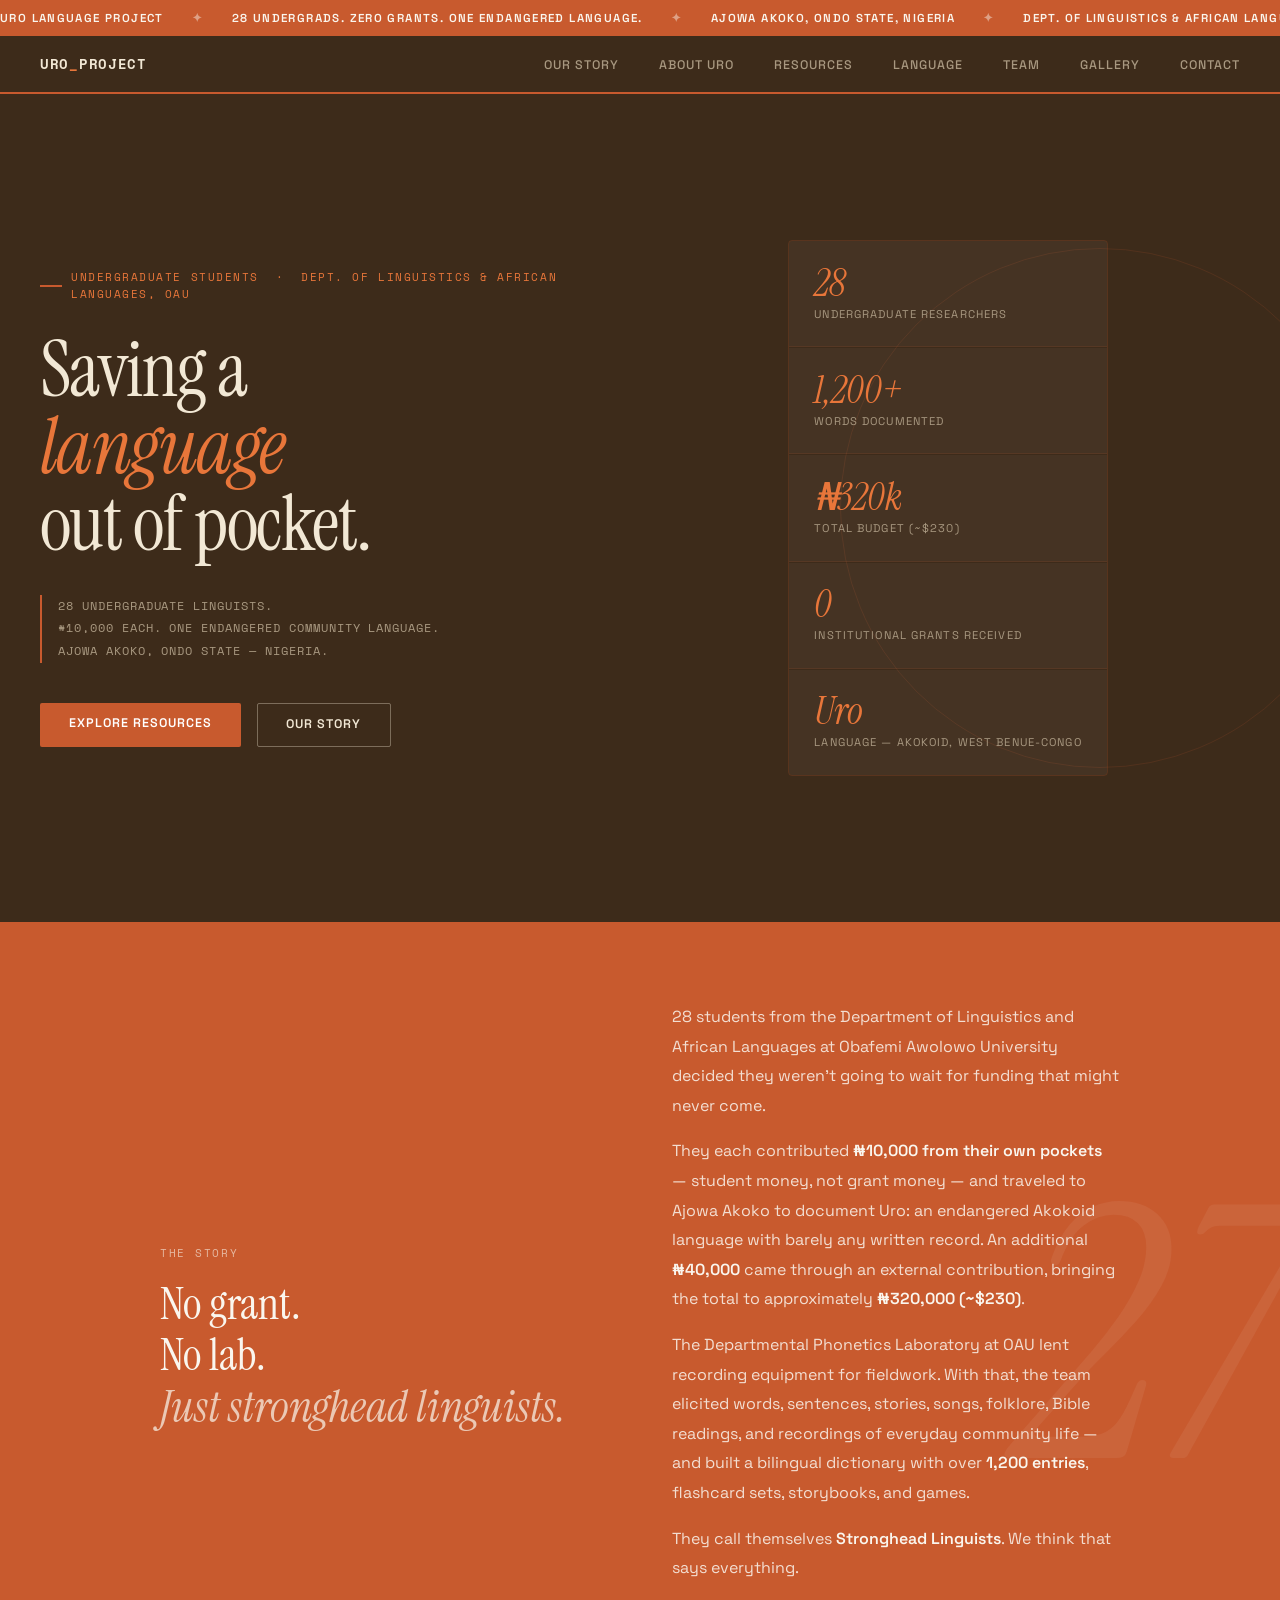
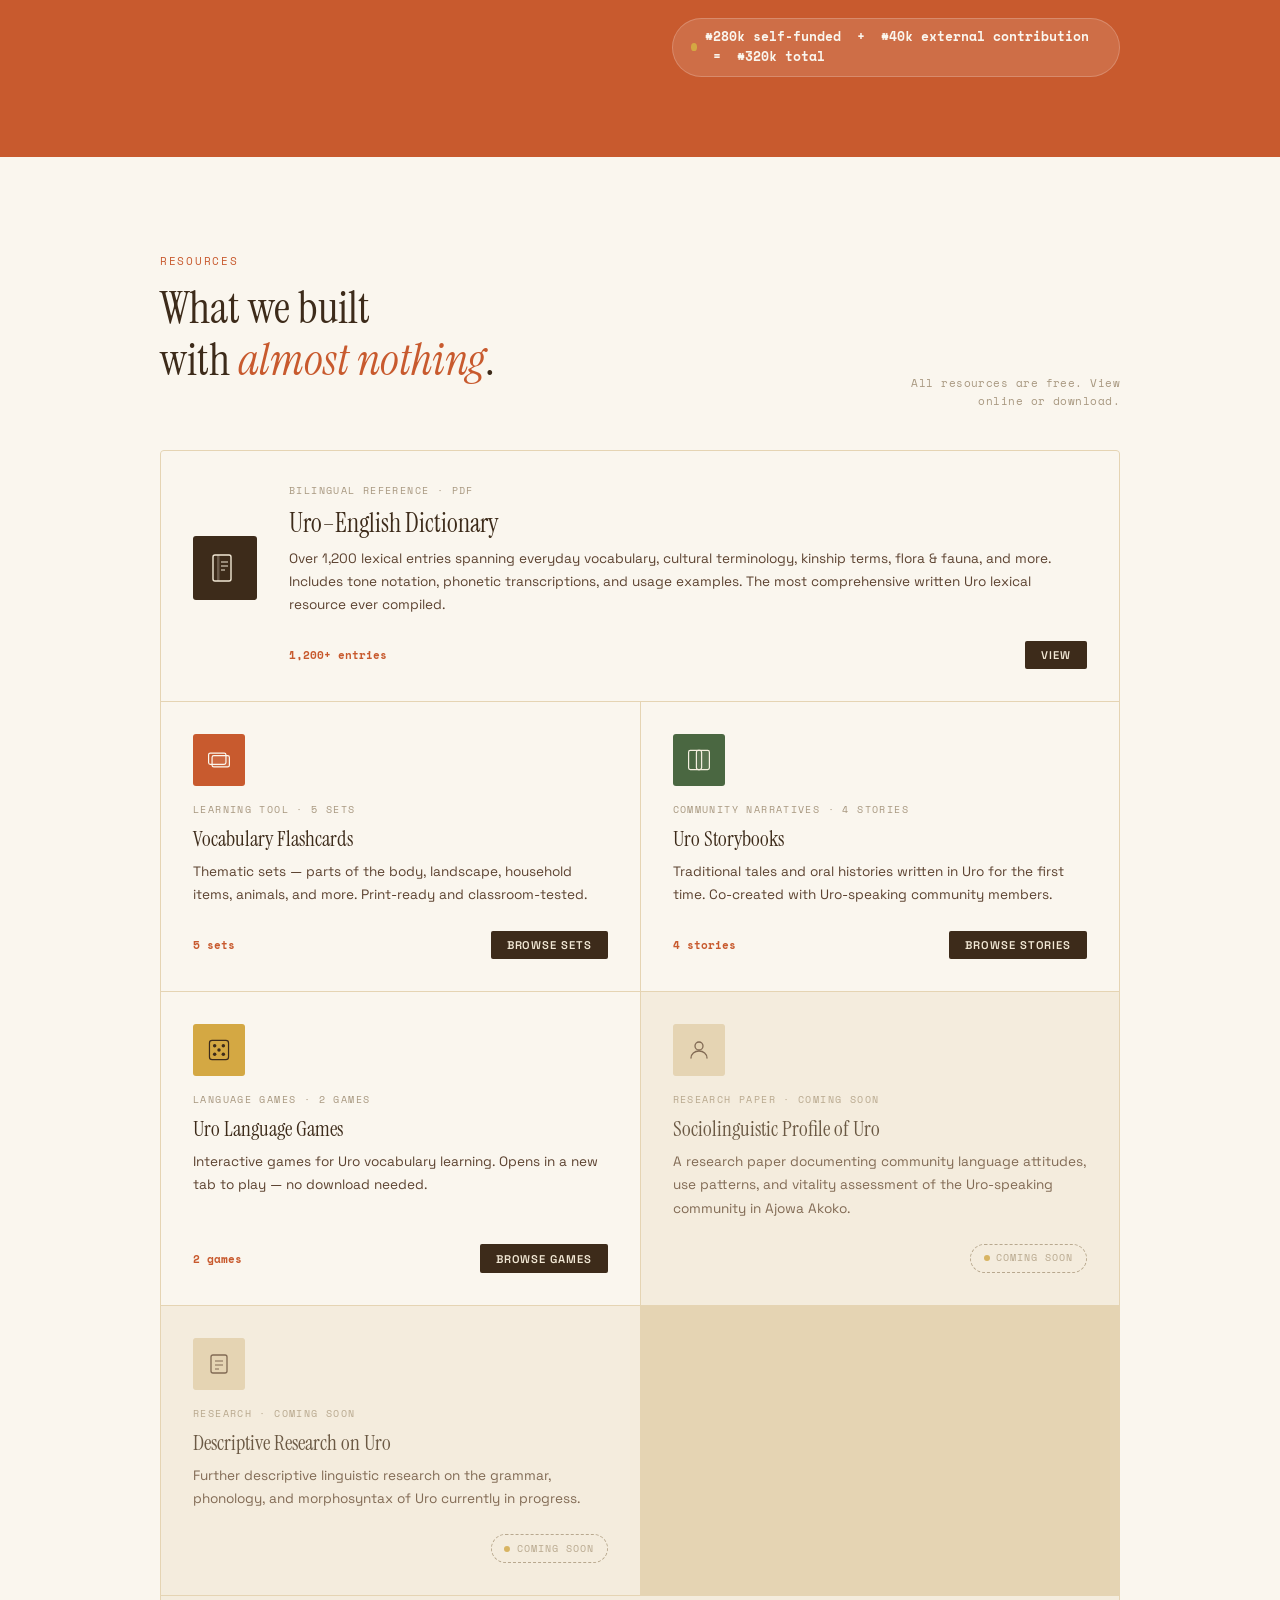
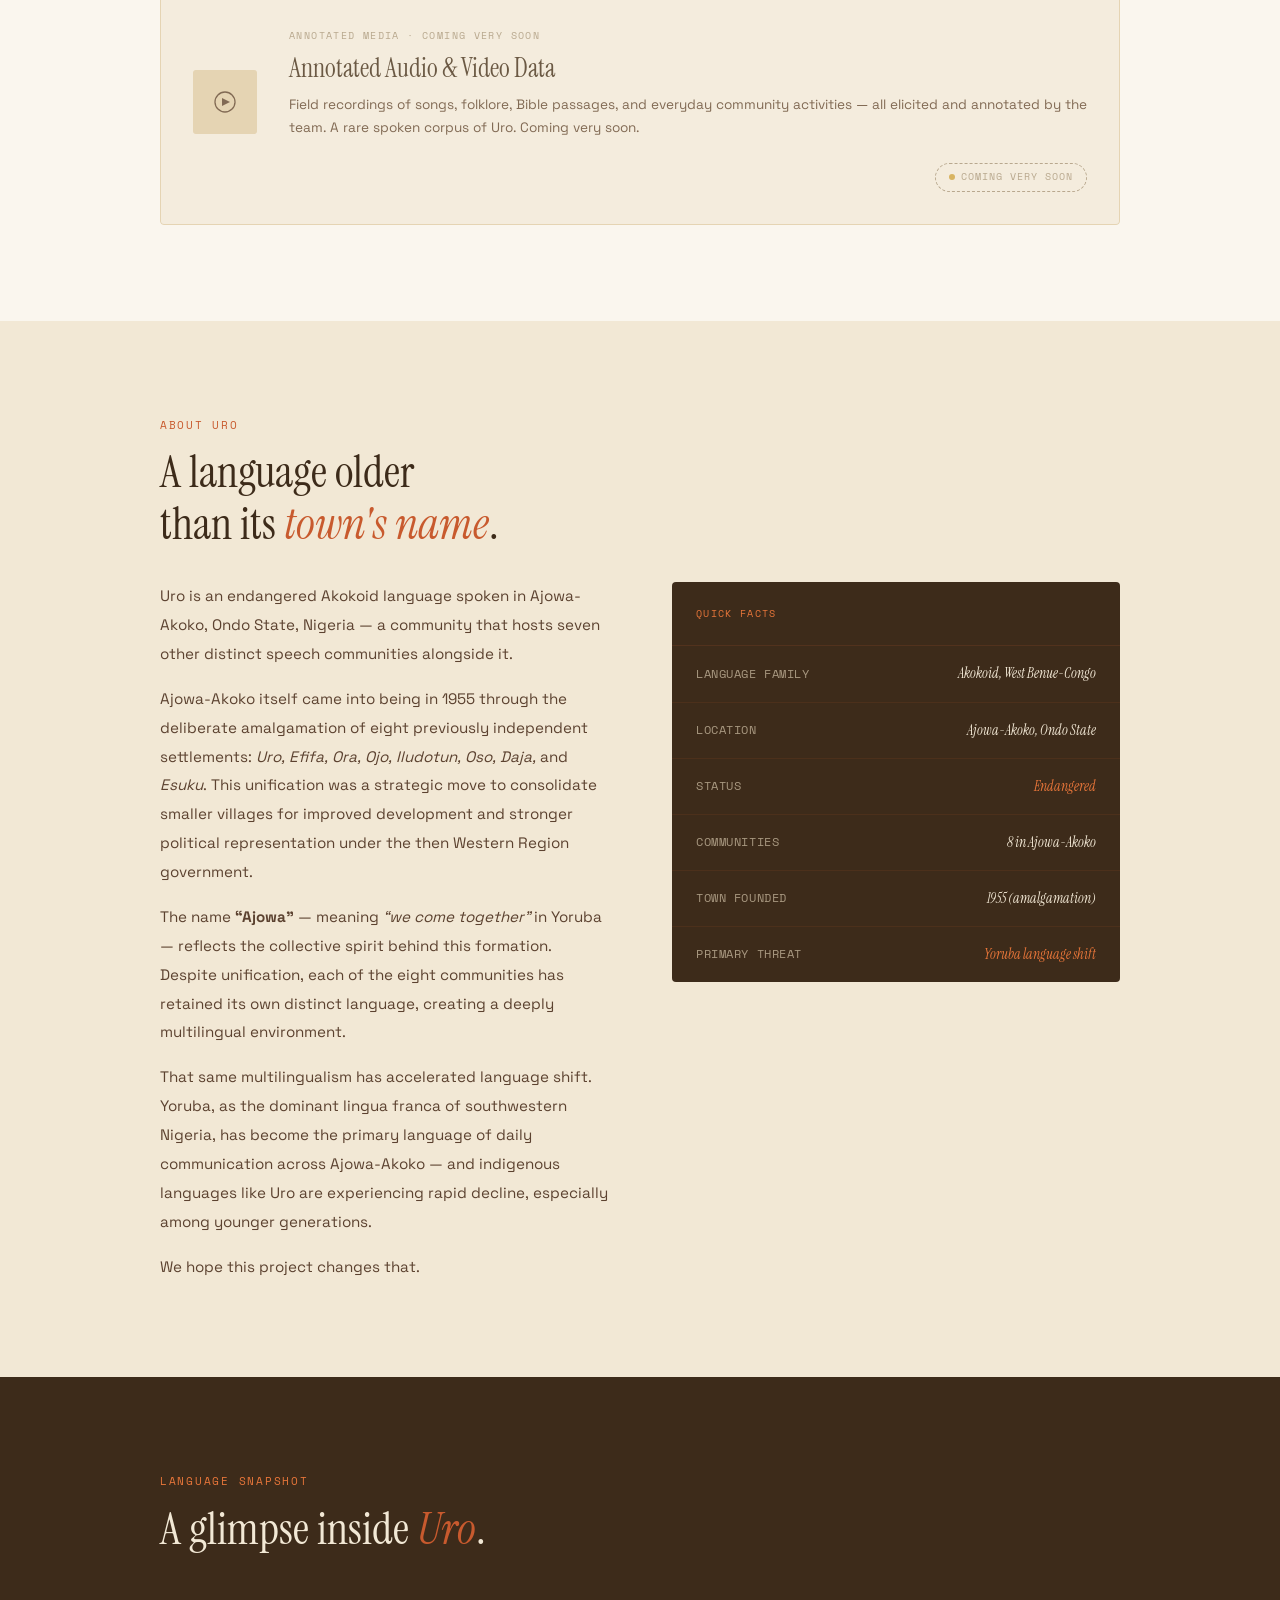
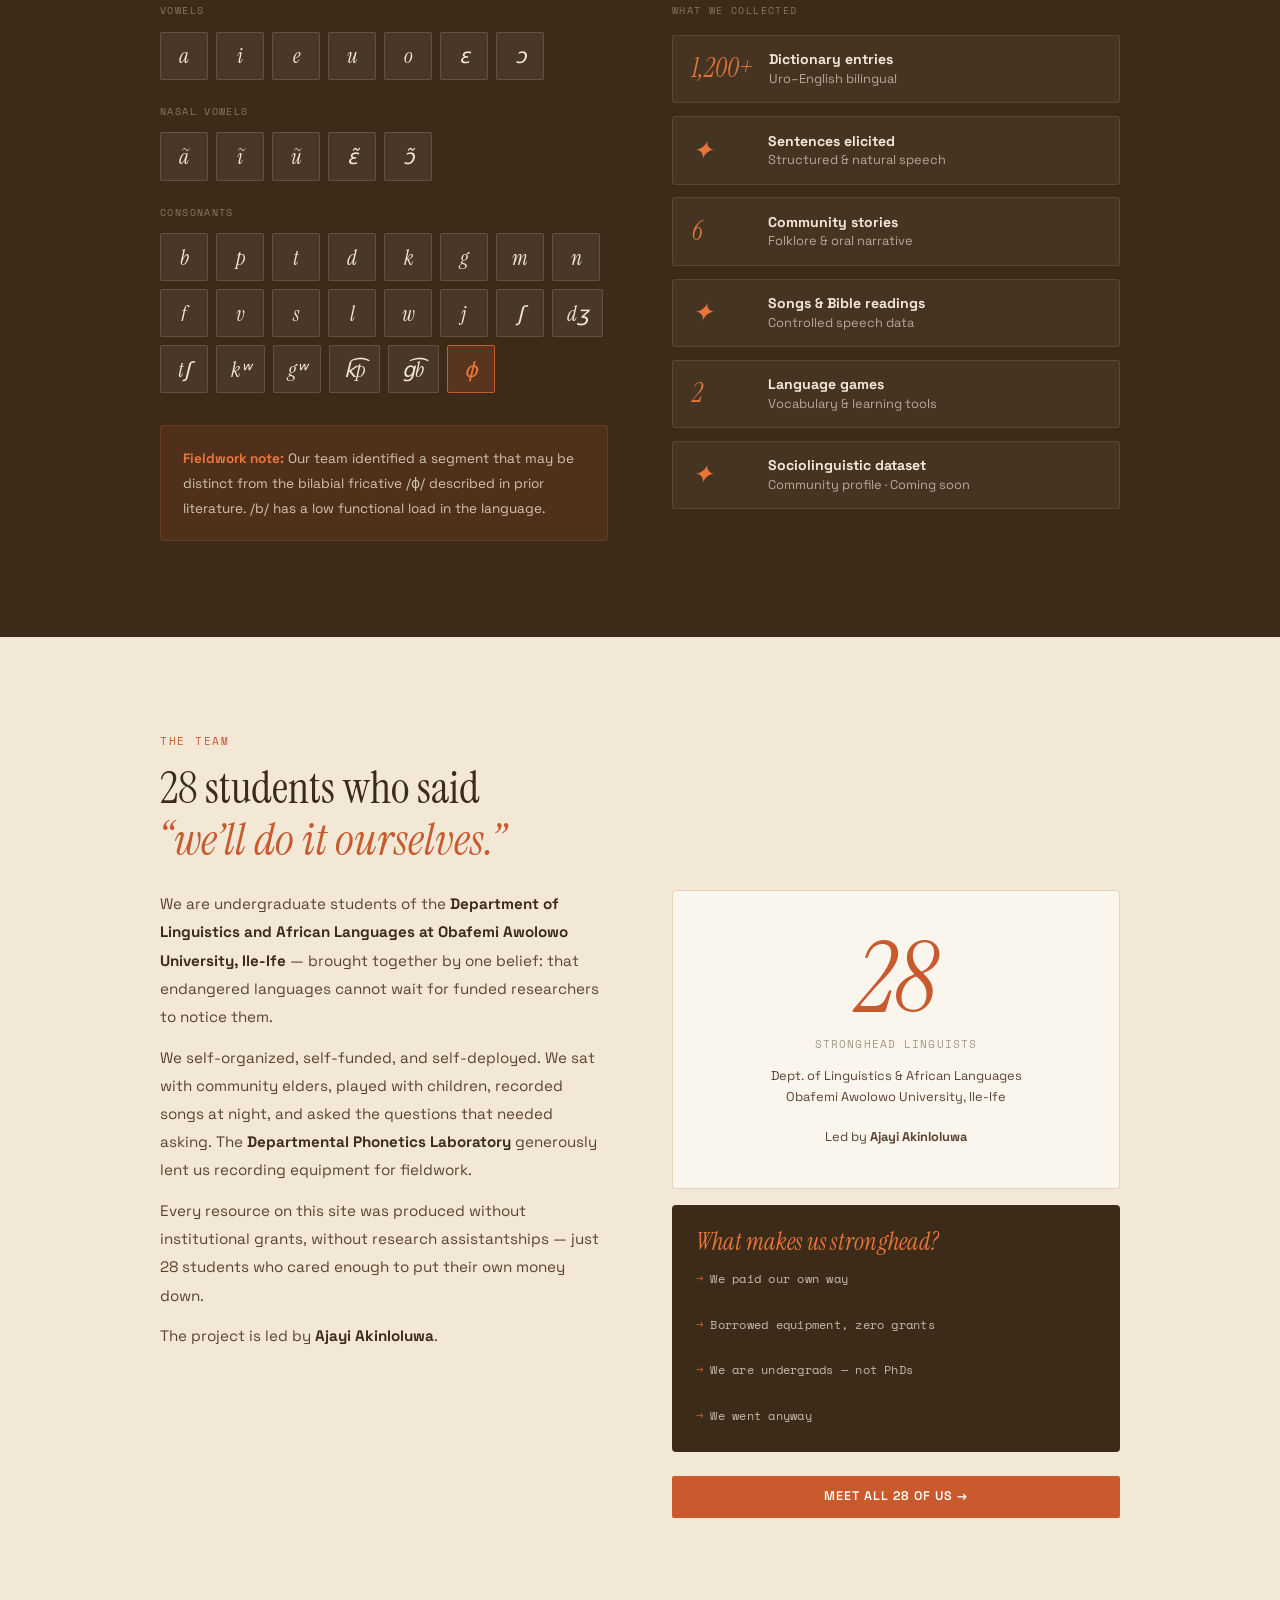
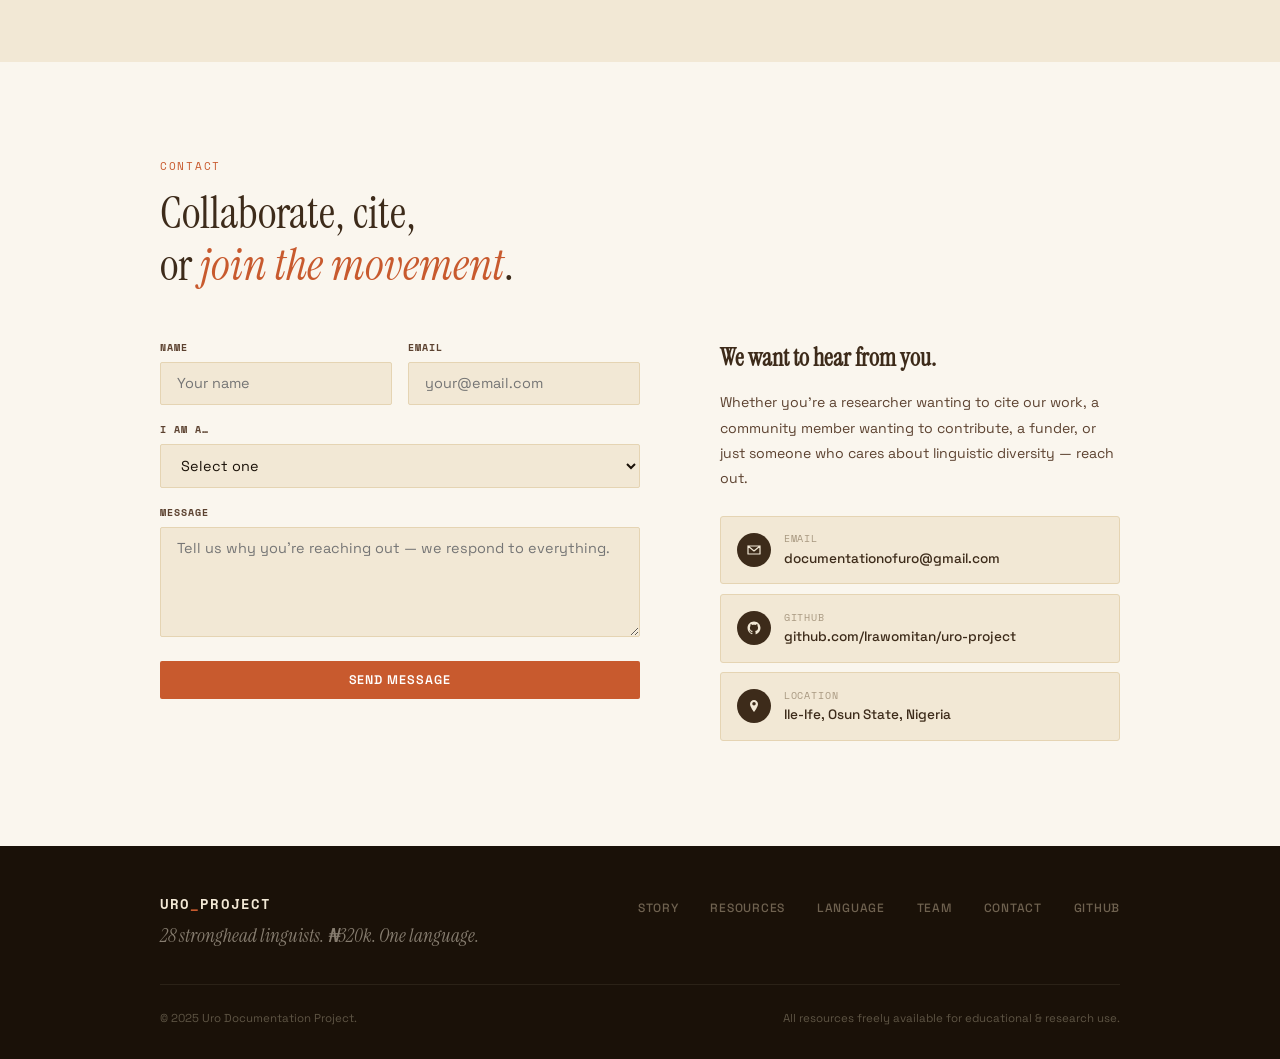
==== index.html @ 5eacba8c "Full site with all resources" ====
<!DOCTYPE html>
<html lang="en">
<head>
  <meta charset="UTF-8" />
  <meta name="viewport" content="width=device-width, initial-scale=1.0" />
  <title>Uro Language Documentation Project</title>
  <meta name="description" content="28 undergraduate linguists. No funding. One endangered language. The Uro Documentation Project — Dept. of Linguistics & African Languages, Obafemi Awolowo University." />
  <link rel="stylesheet" href="css/style.css" />
  <link rel="icon" href="data:image/svg+xml,<svg xmlns='http://www.w3.org/2000/svg' viewBox='0 0 100 100'><text y='.9em' font-size='90'>🌿</text></svg>" />
  <script src="https://identity.netlify.com/v1/netlify-identity-widget.js"></script>
</head>
<body>

<div class="ticker" aria-hidden="true">
  <span class="ticker-inner">
    URO LANGUAGE PROJECT <span class="ticker-sep">✦</span> 28 UNDERGRADS. ZERO GRANTS. ONE ENDANGERED LANGUAGE. <span class="ticker-sep">✦</span> AJOWA AKOKO, ONDO STATE, NIGERIA <span class="ticker-sep">✦</span> DEPT. OF LINGUISTICS &amp; AFRICAN LANGUAGES · OAU ILE-IFE <span class="ticker-sep">✦</span> 1,200+ WORDS DOCUMENTED <span class="ticker-sep">✦</span> STRONGHEAD LINGUISTS <span class="ticker-sep">✦</span> URO LANGUAGE PROJECT <span class="ticker-sep">✦</span> 28 UNDERGRADS. ZERO GRANTS. ONE ENDANGERED LANGUAGE. <span class="ticker-sep">✦</span> AJOWA AKOKO, ONDO STATE, NIGERIA <span class="ticker-sep">✦</span> DEPT. OF LINGUISTICS &amp; AFRICAN LANGUAGES · OAU ILE-IFE <span class="ticker-sep">✦</span> 1,200+ WORDS DOCUMENTED <span class="ticker-sep">✦</span> STRONGHEAD LINGUISTS <span class="ticker-sep">✦</span>
  </span>
</div>

<nav>
  <a href="#" class="nav-brand">URO<span>_</span>PROJECT</a>
  <button class="nav-toggle" aria-label="Toggle menu">&#9776;</button>
  <ul class="nav-links">
    <li><a href="#story">Our Story</a></li>
    <li><a href="#about-uro">About Uro</a></li>
    <li><a href="#resources">Resources</a></li>
    <li><a href="#language">Language</a></li>
    <li><a href="team.html">Team</a></li>
    <li><a href="gallery.html">Gallery</a></li>
    <li><a href="#contact">Contact</a></li>
  </ul>
</nav>

<header class="hero">
  <div class="hero-left">
    <div class="hero-eyebrow">Undergraduate students &nbsp;&middot;&nbsp; Dept. of Linguistics &amp; African Languages, OAU</div>
    <h1>Saving a<br><span class="line2">language</span><span class="line3">out of pocket.</span></h1>
    <div class="hero-tagline">28 undergraduate linguists.<br>&#8358;10,000 each. One endangered community language.<br>Ajowa Akoko, Ondo State &mdash; Nigeria.</div>
    <div class="hero-cta">
      <a href="#resources" class="btn btn-fire">Explore Resources</a>
      <a href="#story" class="btn btn-ghost">Our Story</a>
    </div>
  </div>
  <div class="hero-right">
    <div class="hero-stat"><span class="hs-num">28</span><div class="hs-label">Undergraduate researchers</div></div>
    <div class="hero-stat"><span class="hs-num">1,200+</span><div class="hs-label">Words documented</div></div>
    <div class="hero-stat"><span class="hs-num">&#8358;320k</span><div class="hs-label">Total budget (~$230)</div></div>
    <div class="hero-stat"><span class="hs-num">0</span><div class="hs-label">Institutional grants received</div></div>
    <div class="hero-stat"><span class="hs-num">Uro</span><div class="hs-label">Language &mdash; Akokoid, West Benue-Congo</div></div>
  </div>
</header>

<section id="story" class="story-banner">
  <div class="story-inner">
    <div>
      <div class="story-label">The Story</div>
      <h2 class="story-title">No grant.<br>No lab.<br><em>Just stronghead linguists.</em></h2>
    </div>
    <div>
      <div class="story-body">
        <p>28 students from the Department of Linguistics and African Languages at Obafemi Awolowo University decided they weren&rsquo;t going to wait for funding that might never come.</p>
        <p>They each contributed <strong>&#8358;10,000 from their own pockets</strong> &mdash; student money, not grant money &mdash; and traveled to Ajowa Akoko to document Uro: an endangered Akokoid language with barely any written record. An additional <strong>&#8358;40,000</strong> came through an external contribution, bringing the total to approximately <strong>&#8358;320,000 (~$230)</strong>.</p>
        <p>The Departmental Phonetics Laboratory at OAU lent recording equipment for fieldwork. With that, the team elicited words, sentences, stories, songs, folklore, Bible readings, and recordings of everyday community life &mdash; and built a bilingual dictionary with over <strong>1,200 entries</strong>, flashcard sets, storybooks, and games.</p>
        <p>They call themselves <strong>Stronghead Linguists</strong>. We think that says everything.</p>
      </div>
      <div class="budget-pill">
        <div class="budget-dot"></div>
        &#8358;280k self-funded &nbsp;+&nbsp; &#8358;40k external contribution &nbsp;=&nbsp; &#8358;320k total
      </div>
    </div>
  </div>
</section>

<section id="resources">
  <div class="section-inner">
    <div class="resources-header reveal">
      <div>
        <p class="section-label">Resources</p>
        <h2 class="section-title">What we built<br>with <em>almost nothing</em>.</h2>
      </div>
      <div class="res-note">All resources are free. View online or download.</div>
    </div>
    <div class="resources-grid">

      <!-- DICTIONARY — featured -->
      <div class="resource-card featured reveal">
        <div class="rc-icon bark" style="width:64px;height:64px;">
          <svg width="30" height="30" viewBox="0 0 30 30" fill="none"><rect x="3" y="2" width="18" height="26" rx="2" stroke="#F2E8D5" stroke-width="1.4"/><rect x="7" y="2" width="2.5" height="26" fill="rgba(242,232,213,0.25)"/><line x1="11" y1="9" x2="18" y2="9" stroke="#F2E8D5" stroke-width="1"/><line x1="11" y1="13" x2="18" y2="13" stroke="#F2E8D5" stroke-width="1"/><line x1="11" y1="17" x2="15" y2="17" stroke="#F2E8D5" stroke-width="1"/></svg>
        </div>
        <div>
          <div class="rc-type">Bilingual Reference &middot; PDF</div>
          <div class="rc-title">Uro&ndash;English Dictionary</div>
          <div class="rc-body">Over 1,200 lexical entries spanning everyday vocabulary, cultural terminology, kinship terms, flora &amp; fauna, and more. Includes tone notation, phonetic transcriptions, and usage examples. The most comprehensive written Uro lexical resource ever compiled.</div>
          <div class="rc-footer">
            <div class="rc-count">1,200+ entries</div>
            <button class="rc-view view-pdf-btn" data-src="/uploads/resources/uro-english-dictionary.pdf" data-title="Uro–English Dictionary">View</button>
          </div>
        </div>
      </div>

      <!-- FLASHCARDS -->
      <div class="resource-card reveal">
        <div class="rc-icon clay">
          <svg width="26" height="26" viewBox="0 0 30 30" fill="none"><rect x="3" y="7" width="20" height="13" rx="2" stroke="#FBF7EE" stroke-width="1.4"/><rect x="7" y="10" width="20" height="13" rx="2" stroke="#FBF7EE" stroke-width="1.4" fill="rgba(251,247,238,0.1)"/></svg>
        </div>
        <div class="rc-type">Learning Tool &middot; 5 sets</div>
        <div class="rc-title">Vocabulary Flashcards</div>
        <div class="rc-body">Thematic sets — parts of the body, landscape, household items, animals, and more. Print-ready and classroom-tested.</div>
        <div class="rc-footer">
          <div class="rc-count" id="fc-count">5 sets</div>
          <button class="rc-view" id="fc-btn">Browse Sets</button>
        </div>
      </div>

      <!-- STORIES -->
      <div class="resource-card reveal">
        <div class="rc-icon moss">
          <svg width="26" height="26" viewBox="0 0 30 30" fill="none"><rect x="3" y="4" width="15" height="22" rx="2" stroke="#F5EFE0" stroke-width="1.4"/><rect x="12" y="4" width="15" height="22" rx="2" stroke="#F5EFE0" stroke-width="1.4" fill="rgba(245,239,224,0.1)"/></svg>
        </div>
        <div class="rc-type">Community Narratives &middot; 4 stories</div>
        <div class="rc-title">Uro Storybooks</div>
        <div class="rc-body">Traditional tales and oral histories written in Uro for the first time. Co-created with Uro-speaking community members.</div>
        <div class="rc-footer">
          <div class="rc-count" id="st-count">4 stories</div>
          <button class="rc-view" id="st-btn">Browse Stories</button>
        </div>
      </div>

      <!-- GAMES -->
      <div class="resource-card reveal">
        <div class="rc-icon gold-bg">
          <svg width="26" height="26" viewBox="0 0 30 30" fill="none"><rect x="4" y="4" width="22" height="22" rx="3" stroke="#3D2B1A" stroke-width="1.4"/><circle cx="10" cy="10" r="2" fill="#3D2B1A"/><circle cx="20" cy="10" r="2" fill="#3D2B1A"/><circle cx="15" cy="15" r="2" fill="#3D2B1A"/><circle cx="10" cy="20" r="2" fill="#3D2B1A"/><circle cx="20" cy="20" r="2" fill="#3D2B1A"/></svg>
        </div>
        <div class="rc-type">Language Games &middot; 2 games</div>
        <div class="rc-title">Uro Language Games</div>
        <div class="rc-body">Interactive games for Uro vocabulary learning. Opens in a new tab to play &mdash; no download needed.</div>
        <div class="rc-footer">
          <div class="rc-count">2 games</div>
          <button class="rc-view" id="gm-btn">Browse Games</button>
        </div>
      </div>

      <!-- SOCIOLINGUISTIC PROFILE — coming soon -->
      <div class="resource-card reveal" style="opacity:0.72;">
        <div class="rc-icon" style="background:var(--sand2);width:52px;height:52px;">
          <svg width="24" height="24" viewBox="0 0 24 24" fill="none"><circle cx="12" cy="8" r="4" stroke="var(--bark2)" stroke-width="1.3"/><path d="M4 20c0-4 3.6-7 8-7s8 3 8 7" stroke="var(--bark2)" stroke-width="1.3" stroke-linecap="round"/></svg>
        </div>
        <div class="rc-type">Research Paper &middot; Coming soon</div>
        <div class="rc-title">Sociolinguistic Profile of Uro</div>
        <div class="rc-body">A research paper documenting community language attitudes, use patterns, and vitality assessment of the Uro-speaking community in Ajowa Akoko.</div>
        <div class="rc-footer"><div></div><span class="coming-soon-badge"><div class="cs-dot"></div> Coming soon</span></div>
      </div>

      <!-- DESCRIPTIVE RESEARCH — coming soon -->
      <div class="resource-card reveal" style="opacity:0.72;">
        <div class="rc-icon" style="background:var(--sand2);width:52px;height:52px;">
          <svg width="24" height="24" viewBox="0 0 24 24" fill="none"><rect x="4" y="3" width="16" height="18" rx="2" stroke="var(--bark2)" stroke-width="1.3"/><line x1="8" y1="9" x2="16" y2="9" stroke="var(--bark2)" stroke-width="1"/><line x1="8" y1="13" x2="16" y2="13" stroke="var(--bark2)" stroke-width="1"/><line x1="8" y1="17" x2="12" y2="17" stroke="var(--bark2)" stroke-width="1"/></svg>
        </div>
        <div class="rc-type">Research &middot; Coming soon</div>
        <div class="rc-title">Descriptive Research on Uro</div>
        <div class="rc-body">Further descriptive linguistic research on the grammar, phonology, and morphosyntax of Uro currently in progress.</div>
        <div class="rc-footer"><div></div><span class="coming-soon-badge"><div class="cs-dot"></div> Coming soon</span></div>
      </div>

      <!-- ANNOTATED AUDIO/VIDEO — coming soon, full width -->
      <div class="resource-card featured reveal" style="opacity:0.72;">
        <div class="rc-icon" style="background:var(--sand2);width:64px;height:64px;flex-shrink:0;">
          <svg width="28" height="28" viewBox="0 0 28 28" fill="none"><circle cx="14" cy="14" r="10" stroke="var(--bark2)" stroke-width="1.3"/><path d="M11 10l8 4-8 4V10z" fill="var(--bark2)"/></svg>
        </div>
        <div>
          <div class="rc-type">Annotated Media &middot; Coming very soon</div>
          <div class="rc-title">Annotated Audio &amp; Video Data</div>
          <div class="rc-body">Field recordings of songs, folklore, Bible passages, and everyday community activities &mdash; all elicited and annotated by the team. A rare spoken corpus of Uro. Coming very soon.</div>
          <div class="rc-footer"><div></div><span class="coming-soon-badge"><div class="cs-dot"></div> Coming very soon</span></div>
        </div>
      </div>

    </div>
  </div>
</section>

<!-- LANGUAGE OVERVIEW -->
<section id="about-uro" style="background:var(--sand);">
  <div class="section-inner">
    <p class="section-label reveal">About Uro</p>
    <h2 class="section-title reveal">A language older<br>than its <em>town's name</em>.</h2>
    <div class="about-uro-grid">
      <div class="reveal" style="font-size:0.95rem;color:var(--bark2);line-height:1.9;">
        <p style="margin-bottom:1rem;">Uro is an endangered Akokoid language spoken in Ajowa-Akoko, Ondo State, Nigeria &mdash; a community that hosts seven other distinct speech communities alongside it.</p>
        <p style="margin-bottom:1rem;">Ajowa-Akoko itself came into being in 1955 through the deliberate amalgamation of eight previously independent settlements: <em>Uro, Efifa, Ora, Ojo, Iludotun, Oso, Daja,</em> and <em>Esuku</em>. This unification was a strategic move to consolidate smaller villages for improved development and stronger political representation under the then Western Region government.</p>
        <p style="margin-bottom:1rem;">The name <strong>&ldquo;Ajowa&rdquo;</strong> &mdash; meaning <em>&ldquo;we come together&rdquo;</em> in Yoruba &mdash; reflects the collective spirit behind this formation. Despite unification, each of the eight communities has retained its own distinct language, creating a deeply multilingual environment.</p>
        <p style="margin-bottom:1rem;">That same multilingualism has accelerated language shift. Yoruba, as the dominant lingua franca of southwestern Nigeria, has become the primary language of daily communication across Ajowa-Akoko &mdash; and indigenous languages like Uro are experiencing rapid decline, especially among younger generations.</p>
        <p>We hope this project changes that.</p>
      </div>
      <div class="reveal">
        <div style="background:var(--bark);border-radius:4px;overflow:hidden;">
          <div style="padding:1.5rem 1.5rem 1rem;">
            <div style="font-family:var(--mono);font-size:0.6rem;letter-spacing:0.14em;text-transform:uppercase;color:var(--clay2);margin-bottom:0.5rem;">Quick facts</div>
          </div>
          <div style="border-top:1px solid rgba(200,90,46,0.15);">
            <div style="display:flex;justify-content:space-between;align-items:center;padding:1rem 1.5rem;border-bottom:1px solid rgba(200,90,46,0.1);gap:1rem;">
              <span style="font-size:0.72rem;color:var(--mist);font-family:var(--mono);letter-spacing:0.05em;text-transform:uppercase;flex-shrink:0;">Language family</span>
              <span style="font-family:var(--serif);font-style:italic;color:var(--sand);font-size:0.9rem;text-align:right;">Akokoid, West Benue-Congo</span>
            </div>
            <div style="display:flex;justify-content:space-between;align-items:center;padding:1rem 1.5rem;border-bottom:1px solid rgba(200,90,46,0.1);gap:1rem;">
              <span style="font-size:0.72rem;color:var(--mist);font-family:var(--mono);letter-spacing:0.05em;text-transform:uppercase;flex-shrink:0;">Location</span>
              <span style="font-family:var(--serif);font-style:italic;color:var(--sand);font-size:0.9rem;text-align:right;">Ajowa-Akoko, Ondo State</span>
            </div>
            <div style="display:flex;justify-content:space-between;align-items:center;padding:1rem 1.5rem;border-bottom:1px solid rgba(200,90,46,0.1);gap:1rem;">
              <span style="font-size:0.72rem;color:var(--mist);font-family:var(--mono);letter-spacing:0.05em;text-transform:uppercase;flex-shrink:0;">Status</span>
              <span style="font-family:var(--serif);font-style:italic;color:var(--clay2);font-size:0.9rem;text-align:right;">Endangered</span>
            </div>
            <div style="display:flex;justify-content:space-between;align-items:center;padding:1rem 1.5rem;border-bottom:1px solid rgba(200,90,46,0.1);gap:1rem;">
              <span style="font-size:0.72rem;color:var(--mist);font-family:var(--mono);letter-spacing:0.05em;text-transform:uppercase;flex-shrink:0;">Communities</span>
              <span style="font-family:var(--serif);font-style:italic;color:var(--sand);font-size:0.9rem;text-align:right;">8 in Ajowa-Akoko</span>
            </div>
            <div style="display:flex;justify-content:space-between;align-items:center;padding:1rem 1.5rem;border-bottom:1px solid rgba(200,90,46,0.1);gap:1rem;">
              <span style="font-size:0.72rem;color:var(--mist);font-family:var(--mono);letter-spacing:0.05em;text-transform:uppercase;flex-shrink:0;">Town founded</span>
              <span style="font-family:var(--serif);font-style:italic;color:var(--sand);font-size:0.9rem;text-align:right;">1955 (amalgamation)</span>
            </div>
            <div style="display:flex;justify-content:space-between;align-items:center;padding:1rem 1.5rem;gap:1rem;">
              <span style="font-size:0.72rem;color:var(--mist);font-family:var(--mono);letter-spacing:0.05em;text-transform:uppercase;flex-shrink:0;">Primary threat</span>
              <span style="font-family:var(--serif);font-style:italic;color:var(--clay2);font-size:0.9rem;text-align:right;">Yoruba language shift</span>
            </div>
          </div>
        </div>
      </div>
    </div>
  </div>
</section>

<section id="language">
  <div class="section-inner">
    <p class="section-label reveal">Language Snapshot</p>
    <h2 class="section-title reveal">A glimpse inside <em>Uro</em>.</h2>
    <div class="lang-grid">
      <div class="reveal">
        <div class="phoneme-label">Vowels</div>
        <div class="phoneme-grid">
          <div class="phoneme-chip">a</div><div class="phoneme-chip">i</div><div class="phoneme-chip">e</div><div class="phoneme-chip">u</div><div class="phoneme-chip">o</div><div class="phoneme-chip">&#x25B;</div><div class="phoneme-chip">&#x254;</div>
        </div>
        <div class="phoneme-label">Nasal vowels</div>
        <div class="phoneme-grid">
          <div class="phoneme-chip">&#xe3;</div><div class="phoneme-chip">&#x129;</div><div class="phoneme-chip">&#x169;</div><div class="phoneme-chip">&#x25B;&#x303;</div><div class="phoneme-chip">&#x254;&#x303;</div>
        </div>
        <div class="phoneme-label">Consonants</div>
        <div class="phoneme-grid">
          <div class="phoneme-chip">b</div><div class="phoneme-chip">p</div><div class="phoneme-chip">t</div><div class="phoneme-chip">d</div><div class="phoneme-chip">k</div><div class="phoneme-chip">g</div><div class="phoneme-chip">m</div><div class="phoneme-chip">n</div><div class="phoneme-chip">f</div><div class="phoneme-chip">v</div><div class="phoneme-chip">s</div><div class="phoneme-chip">l</div><div class="phoneme-chip">w</div><div class="phoneme-chip">j</div><div class="phoneme-chip">&#x283;</div><div class="phoneme-chip">d&#x292;</div><div class="phoneme-chip">t&#x283;</div><div class="phoneme-chip">k&#x2B7;</div><div class="phoneme-chip">g&#x2B7;</div><div class="phoneme-chip">k͡p</div><div class="phoneme-chip">g͡b</div><div class="phoneme-chip hl">&#x278;</div>
        </div>
        <div class="lang-note">
          <strong>Fieldwork note:</strong> Our team identified a segment that may be distinct from the bilabial fricative /&#x278;/ described in prior literature. /b/ has a low functional load in the language.
        </div>
      </div>
      <div class="reveal">
        <div class="phoneme-label">What we collected</div>
        <div class="data-pill-group">
          <div class="data-pill"><div class="dp-num">1,200+</div><div class="dp-label"><strong>Dictionary entries</strong>Uro&ndash;English bilingual</div></div>
          <div class="data-pill"><div class="dp-num">&#10022;</div><div class="dp-label"><strong>Sentences elicited</strong>Structured &amp; natural speech</div></div>
          <div class="data-pill"><div class="dp-num">6</div><div class="dp-label"><strong>Community stories</strong>Folklore &amp; oral narrative</div></div>
          <div class="data-pill"><div class="dp-num">&#10022;</div><div class="dp-label"><strong>Songs &amp; Bible readings</strong>Controlled speech data</div></div>
          <div class="data-pill"><div class="dp-num">2</div><div class="dp-label"><strong>Language games</strong>Vocabulary &amp; learning tools</div></div>
          <div class="data-pill"><div class="dp-num">&#10022;</div><div class="dp-label"><strong>Sociolinguistic dataset</strong>Community profile &middot; Coming soon</div></div>
        </div>
      </div>
    </div>
  </div>
</section>

<section id="team">
  <div class="section-inner">
    <p class="section-label reveal">The Team</p>
    <h2 class="section-title reveal">28 students who said<br><em>&ldquo;we&rsquo;ll do it ourselves.&rdquo;</em></h2>
    <div class="team-intro">
      <div class="team-body reveal">
        <p>We are undergraduate students of the <strong>Department of Linguistics and African Languages at Obafemi Awolowo University, Ile-Ife</strong> &mdash; brought together by one belief: that endangered languages cannot wait for funded researchers to notice them.</p>
        <p>We self-organized, self-funded, and self-deployed. We sat with community elders, played with children, recorded songs at night, and asked the questions that needed asking. The <strong>Departmental Phonetics Laboratory</strong> generously lent us recording equipment for fieldwork.</p>
        <p>Every resource on this site was produced without institutional grants, without research assistantships &mdash; just 28 students who cared enough to put their own money down.</p>
        <p>The project is led by <strong>Ajayi Akinloluwa</strong>.</p>
      </div>
      <div class="reveal">
        <div class="team-count-box">
          <span class="tc-num">28</span>
          <div class="tc-label">Stronghead Linguists</div>
          <div class="tc-sub">Dept. of Linguistics &amp; African Languages<br>Obafemi Awolowo University, Ile-Ife<br><br>Led by <strong>Ajayi Akinloluwa</strong></div>
        </div>
        <div class="stronghead-banner" style="margin-top:1rem;">
          <div class="sh-title">What makes us stronghead?</div>
          <div class="sh-item">We paid our own way</div><br>
          <div class="sh-item">Borrowed equipment, zero grants</div><br>
          <div class="sh-item">We are undergrads &mdash; not PhDs</div><br>
          <div class="sh-item">We went anyway</div>
        </div>
        <div style="margin-top:1.5rem;text-align:center;">
          <a href="team.html" class="btn btn-fire" style="width:100%;display:block;text-align:center;">Meet all 28 of us &rarr;</a>
        </div>
      </div>
    </div>
  </div>
</section>

<section id="contact">
  <div class="section-inner">
    <p class="section-label reveal">Contact</p>
    <h2 class="section-title reveal">Collaborate, cite,<br>or <em>join the movement</em>.</h2>
    <div class="contact-grid">
      <div class="reveal">
        <form id="contact-form" action="https://formspree.io/f/documentationofuro" method="POST">
          <input type="hidden" name="_replyto" value="documentationofuro@gmail.com" />
          <div class="form-row">
            <div class="form-group"><label for="name">Name</label><input type="text" id="name" name="name" placeholder="Your name" required /></div>
            <div class="form-group"><label for="email">Email</label><input type="email" id="email" name="email" placeholder="your@email.com" required /></div>
          </div>
          <div class="form-group"><label for="interest">I am a&hellip;</label>
            <select id="interest" name="interest"><option value="">Select one</option><option>Linguist / Researcher</option><option>Student</option><option>Community member / Uro speaker</option><option>Journalist / Writer</option><option>Funder / NGO / Institution</option><option>Other</option></select>
          </div>
          <div class="form-group"><label for="message">Message</label><textarea id="message" name="message" placeholder="Tell us why you're reaching out — we respond to everything." required></textarea></div>
          <button type="submit" class="btn btn-fire" style="width:100%;margin-top:0.5rem;">Send Message</button>
        </form>
      </div>
      <div class="contact-aside reveal">
        <h3>We want to hear from you.</h3>
        <p>Whether you&rsquo;re a researcher wanting to cite our work, a community member wanting to contribute, a funder, or just someone who cares about linguistic diversity &mdash; reach out.</p>
        <a href="mailto:documentationofuro@gmail.com" class="contact-link">
          <div class="cl-icon"><svg width="16" height="16" viewBox="0 0 16 16" fill="none"><path d="M2 4h12M2 4l6 5 6-5M2 4v8h12V4" stroke="#F2E8D5" stroke-width="1.2" stroke-linecap="round" stroke-linejoin="round"/></svg></div>
          <div><div class="cl-label">Email</div><div class="cl-val">documentationofuro@gmail.com</div></div>
        </a>
        <a href="https://github.com/Irawomitan/uro-project/" target="_blank" rel="noopener" class="contact-link">
          <div class="cl-icon"><svg width="16" height="16" viewBox="0 0 16 16" fill="none"><path d="M8 1.5C4.41 1.5 1.5 4.41 1.5 8c0 2.87 1.86 5.3 4.44 6.16.32.06.44-.14.44-.3v-1.06c-1.8.39-2.18-.87-2.18-.87-.3-.75-.72-.95-.72-.95-.59-.4.04-.4.04-.4.65.05 1 .67 1 .67.58 1 1.52.71 1.9.54.06-.42.23-.71.41-.87-1.44-.16-2.95-.72-2.95-3.2 0-.7.25-1.28.67-1.73-.07-.16-.29-.82.06-1.7 0 0 .54-.17 1.77.66.51-.14 1.06-.21 1.6-.21.54 0 1.09.07 1.6.21 1.23-.83 1.77-.66 1.77-.66.35.88.13 1.54.06 1.7.42.45.67 1.02.67 1.73 0 2.49-1.52 3.04-2.96 3.2.23.2.44.59.44 1.19v1.77c0 .17.11.37.44.3C12.64 13.3 14.5 10.87 14.5 8c0-3.59-2.91-6.5-6.5-6.5z" fill="#F2E8D5"/></svg></div>
          <div><div class="cl-label">GitHub</div><div class="cl-val">github.com/Irawomitan/uro-project</div></div>
        </a>
        <div class="contact-link" style="cursor:default;">
          <div class="cl-icon"><svg width="16" height="16" viewBox="0 0 16 16" fill="none"><path d="M8 2C5.79 2 4 3.79 4 6c0 3 4 8 4 8s4-5 4-8c0-2.21-1.79-4-4-4zm0 5.5A1.5 1.5 0 1 1 8 4a1.5 1.5 0 0 1 0 3.5z" fill="#F2E8D5"/></svg></div>
          <div><div class="cl-label">Location</div><div class="cl-val">Ile-Ife, Osun State, Nigeria</div></div>
        </div>
      </div>
    </div>
  </div>
</section>

<footer>
  <div class="footer-inner">
    <div class="footer-top">
      <div>
        <div class="footer-brand">URO<span>_</span>PROJECT</div>
        <div class="footer-tagline">28 stronghead linguists. &#8358;320k. One language.</div>
      </div>
      <ul class="footer-links">
        <li><a href="#story">Story</a></li><li><a href="#resources">Resources</a></li><li><a href="#language">Language</a></li><li><a href="#team">Team</a></li><li><a href="#contact">Contact</a></li><li><a href="https://github.com/Irawomitan/uro-project/" target="_blank" rel="noopener">GitHub</a></li>
      </ul>
    </div>
    <hr class="footer-divider" />
    <div class="footer-bottom">
      <span>&copy; 2025 Uro Documentation Project.</span>
      <span>All resources freely available for educational &amp; research use.</span>
    </div>
  </div>
</footer>

<!-- PDF MODAL -->
<div class="pdf-modal" id="pdf-modal">
  <div class="pdf-modal-inner">
    <div class="pdf-modal-header">
      <div class="pdf-modal-title" id="pdf-modal-title">Document</div>
      <div class="pdf-modal-actions">
        <a href="#" class="pdf-dl-btn" id="pdf-dl-btn" download>Download &#8595;</a>
        <button class="pdf-close" id="pdf-close" aria-label="Close">&times;</button>
      </div>
    </div>
    <div class="pdf-frame-wrap">
      <iframe id="pdf-frame" title="PDF viewer" allowfullscreen></iframe>
    </div>
  </div>
</div>

<!-- CATALOGUE MODAL -->
<div class="cat-modal" id="cat-modal">
  <div class="cat-modal-inner">
    <div class="cat-modal-header">
      <div class="cat-modal-title" id="cat-modal-title">Browse</div>
      <button class="pdf-close" id="cat-close" aria-label="Close">&times;</button>
    </div>
    <div class="cat-body" id="cat-modal-body"></div>
  </div>
</div>

<script src="js/main.js"></script>
</body>
</html>
---- css/style.css ----
@import url('https://fonts.googleapis.com/css2?family=Space+Grotesk:wght@300;400;500;600;700&family=Instrument+Serif:ital@0;1&family=Space+Mono:wght@400;700&display=swap');

:root {
  --sand:    #F2E8D5;
  --sand2:   #E5D4B3;
  --bark:    #3D2B1A;
  --bark2:   #5C4230;
  --moss:    #4A6741;
  --clay:    #C85A2E;
  --clay2:   #E8763A;
  --cream:   #FAF6EE;
  --ink:     #1A1108;
  --gold:    #D4A843;
  --white:   #FFFFFF;
  --mist:    #A89880;
  --serif: 'Instrument Serif', Georgia, serif;
  --sans: 'Space Grotesk', sans-serif;
  --mono: 'Space Mono', monospace;
}

*, *::before, *::after { box-sizing: border-box; margin: 0; padding: 0; }
html { scroll-behavior: smooth; }
body { font-family: var(--sans); background: var(--cream); color: var(--ink); font-size: 16px; line-height: 1.6; overflow-x: hidden; }

/* TICKER */
.ticker { background: var(--clay); color: var(--cream); padding: 0.55rem 0; overflow: hidden; white-space: nowrap; font-size: 0.72rem; letter-spacing: 0.12em; text-transform: uppercase; font-weight: 600; }
.ticker-inner { display: inline-block; animation: marquee 30s linear infinite; }
@keyframes marquee { 0% { transform: translateX(0); } 100% { transform: translateX(-50%); } }
.ticker-sep { margin: 0 1.5rem; opacity: 0.45; }

/* NAV */
nav { position: sticky; top: 0; z-index: 100; background: var(--bark); padding: 0 2.5rem; display: flex; align-items: center; justify-content: space-between; height: 58px; border-bottom: 2px solid var(--clay); }
.nav-brand { font-family: var(--mono); font-size: 0.88rem; font-weight: 700; color: var(--sand); text-decoration: none; letter-spacing: 0.05em; text-transform: uppercase; }
.nav-brand span { color: var(--clay2); }
.nav-links { display: flex; gap: 2.5rem; list-style: none; }
.nav-links a { color: var(--mist); text-decoration: none; font-size: 0.78rem; letter-spacing: 0.08em; text-transform: uppercase; font-weight: 500; transition: color 0.15s; }
.nav-links a:hover { color: var(--clay2); }
.nav-toggle { display: none; background: none; border: none; color: var(--sand); cursor: pointer; font-size: 1.3rem; }

/* HERO */
.hero { min-height: 92vh; background: var(--bark); display: grid; grid-template-columns: 1fr 1fr; align-items: center; padding: 0 2.5rem; position: relative; overflow: hidden; gap: 2rem; }
.hero::after { content: ''; position: absolute; right: -80px; top: 50%; transform: translateY(-50%); width: 520px; height: 520px; border-radius: 50%; border: 1px solid rgba(200,90,46,0.15); pointer-events: none; }
.hero-left { position: relative; z-index: 2; padding: 5rem 0; }
.hero-eyebrow { display: inline-flex; align-items: center; gap: 0.6rem; font-family: var(--mono); font-size: 0.68rem; color: var(--clay2); letter-spacing: 0.14em; text-transform: uppercase; margin-bottom: 1.8rem; }
.hero-eyebrow::before { content: ''; display: inline-block; width: 24px; height: 2px; background: var(--clay); }
.hero h1 { font-family: var(--serif); font-size: clamp(3.5rem, 6vw, 5.5rem); font-weight: 400; color: var(--sand); line-height: 1.0; letter-spacing: -0.02em; }
.hero h1 .line2 { font-style: italic; color: var(--clay2); display: block; }
.hero h1 .line3 { display: block; color: var(--sand); }
.hero-tagline { font-family: var(--mono); font-size: 0.75rem; color: var(--mist); letter-spacing: 0.08em; text-transform: uppercase; margin-top: 2rem; margin-bottom: 2.5rem; border-left: 2px solid var(--clay); padding-left: 1rem; line-height: 1.9; }
.hero-cta { display: flex; gap: 1rem; flex-wrap: wrap; }
.hero-right { display: flex; flex-direction: column; gap: 1px; position: relative; z-index: 2; border: 1px solid rgba(200,90,46,0.2); border-radius: 4px; overflow: hidden; max-width: 340px; justify-self: center; }
.hero-stat { background: rgba(255,255,255,0.04); padding: 1.4rem 1.6rem; border-bottom: 1px solid rgba(200,90,46,0.12); }
.hero-stat:last-child { border-bottom: none; }
.hs-num { font-family: var(--serif); font-size: 2.4rem; font-style: italic; color: var(--clay2); line-height: 1; display: block; }
.hs-label { font-size: 0.7rem; color: var(--mist); letter-spacing: 0.1em; text-transform: uppercase; margin-top: 0.25rem; }

/* BUTTONS */
.btn { display: inline-block; padding: 0.7rem 1.8rem; font-family: var(--sans); font-size: 0.78rem; font-weight: 600; letter-spacing: 0.08em; text-transform: uppercase; text-decoration: none; border-radius: 2px; transition: all 0.2s; cursor: pointer; border: none; }
.btn-fire { background: var(--clay); color: var(--white); }
.btn-fire:hover { background: var(--clay2); transform: translateY(-1px); }
.btn-ghost { background: transparent; color: var(--sand); border: 1.5px solid rgba(242,232,213,0.35); }
.btn-ghost:hover { border-color: var(--clay2); color: var(--clay2); }

/* STORY BANNER */
.story-banner { background: var(--clay); padding: 5rem 2.5rem; position: relative; overflow: hidden; }
.story-banner::before { content: '27'; position: absolute; right: -0.02em; top: 50%; transform: translateY(-50%); font-family: var(--serif); font-size: 22rem; font-style: italic; color: rgba(255,255,255,0.06); line-height: 1; pointer-events: none; user-select: none; }
.story-inner { max-width: 960px; margin: 0 auto; display: grid; grid-template-columns: 1fr 1fr; gap: 4rem; align-items: center; position: relative; z-index: 2; }
.story-label { font-family: var(--mono); font-size: 0.68rem; color: rgba(250,246,238,0.6); letter-spacing: 0.16em; text-transform: uppercase; margin-bottom: 1rem; }
.story-title { font-family: var(--serif); font-size: clamp(2rem, 3.5vw, 2.8rem); color: var(--cream); font-weight: 400; line-height: 1.15; }
.story-title em { font-style: italic; color: rgba(250,246,238,0.7); }
.story-body { color: rgba(250,246,238,0.85); font-size: 1rem; line-height: 1.85; }
.story-body p { margin-bottom: 1rem; }
.story-body strong { color: var(--cream); font-weight: 600; }
.budget-pill { display: inline-flex; align-items: center; gap: 0.5rem; background: rgba(255,255,255,0.12); border: 1px solid rgba(255,255,255,0.2); color: var(--cream); font-family: var(--mono); font-size: 0.8rem; padding: 0.5rem 1.1rem; border-radius: 100px; margin-top: 1.2rem; font-weight: 700; }
.budget-dot { width: 8px; height: 8px; border-radius: 50%; background: var(--gold); animation: pulse 2s ease-in-out infinite; }
@keyframes pulse { 0%, 100% { opacity: 1; } 50% { opacity: 0.3; } }

/* SECTIONS */
section { padding: 6rem 2.5rem; }
.section-inner { max-width: 960px; margin: 0 auto; }
.section-label { font-family: var(--mono); font-size: 0.68rem; letter-spacing: 0.16em; text-transform: uppercase; color: var(--clay); margin-bottom: 0.8rem; }
.section-title { font-family: var(--serif); font-size: clamp(2rem, 3.5vw, 3rem); font-weight: 400; color: var(--bark); line-height: 1.15; margin-bottom: 1.5rem; }
.section-title em { font-style: italic; color: var(--clay); }

/* RESOURCES */
#resources { background: var(--cream); }
.resources-header { display: flex; align-items: flex-end; justify-content: space-between; margin-bottom: 2.5rem; gap: 2rem; }
.res-note { font-family: var(--mono); font-size: 0.7rem; color: var(--mist); letter-spacing: 0.04em; max-width: 240px; text-align: right; line-height: 1.6; }
.resources-grid { display: grid; grid-template-columns: 1fr 1fr; gap: 1px; background: var(--sand2); border: 1px solid var(--sand2); border-radius: 4px; overflow: hidden; }
.resource-card { background: var(--cream); padding: 2rem; display: flex; flex-direction: column; transition: background 0.2s; position: relative; }
.resource-card:hover { background: var(--sand); }
.resource-card.featured { grid-column: span 2; display: grid; grid-template-columns: auto 1fr; gap: 2rem; align-items: center; }
.rc-type { font-family: var(--mono); font-size: 0.62rem; letter-spacing: 0.14em; text-transform: uppercase; color: var(--mist); margin-bottom: 0.6rem; }
.rc-icon { width: 52px; height: 52px; border-radius: 3px; display: flex; align-items: center; justify-content: center; margin-bottom: 1rem; flex-shrink: 0; }
.rc-icon.bark { background: var(--bark); }
.rc-icon.moss { background: var(--moss); }
.rc-icon.clay { background: var(--clay); }
.rc-icon.gold-bg { background: var(--gold); }
.rc-title { font-family: var(--serif); font-size: 1.3rem; color: var(--bark); margin-bottom: 0.5rem; line-height: 1.2; }
.resource-card.featured .rc-title { font-size: 1.6rem; }
.rc-body { font-size: 0.85rem; color: var(--bark2); line-height: 1.7; flex: 1; }
.rc-footer { margin-top: 1.5rem; display: flex; align-items: center; justify-content: space-between; }
.rc-count { font-family: var(--mono); font-size: 0.7rem; color: var(--clay); font-weight: 700; }
.rc-view { display: inline-flex; align-items: center; gap: 0.4rem; background: var(--bark); color: var(--sand); font-size: 0.7rem; font-weight: 600; letter-spacing: 0.08em; text-transform: uppercase; text-decoration: none; padding: 0.45rem 1rem; border-radius: 2px; transition: background 0.15s; cursor: pointer; border: none; font-family: var(--sans); }
.rc-view:hover { background: var(--clay); }
.coming-soon-badge { display: inline-flex; align-items: center; gap: 0.4rem; background: transparent; border: 1px dashed var(--mist); color: var(--mist); font-family: var(--mono); font-size: 0.62rem; letter-spacing: 0.1em; text-transform: uppercase; padding: 0.35rem 0.8rem; border-radius: 100px; }
.cs-dot { width: 6px; height: 6px; border-radius: 50%; background: var(--gold); animation: pulse 2s ease-in-out infinite; }

/* PDF MODAL */
.pdf-modal { display: none; position: fixed; inset: 0; z-index: 1000; background: rgba(26,17,8,0.85); align-items: center; justify-content: center; padding: 1.5rem; }
.pdf-modal.open { display: flex; }
.pdf-modal-inner { background: var(--cream); border-radius: 6px; overflow: hidden; width: 100%; max-width: 860px; max-height: 90vh; display: flex; flex-direction: column; }
.pdf-modal-header { background: var(--bark); padding: 1rem 1.5rem; display: flex; align-items: center; justify-content: space-between; flex-shrink: 0; }
.pdf-modal-title { font-family: var(--mono); font-size: 0.78rem; font-weight: 700; color: var(--sand); letter-spacing: 0.06em; text-transform: uppercase; }
.pdf-modal-actions { display: flex; gap: 0.8rem; align-items: center; }
.pdf-dl-btn { display: inline-flex; align-items: center; gap: 0.4rem; background: var(--clay); color: var(--white); font-size: 0.7rem; font-weight: 600; letter-spacing: 0.06em; text-transform: uppercase; text-decoration: none; padding: 0.4rem 1rem; border-radius: 2px; font-family: var(--sans); }
.pdf-close { background: none; border: none; color: var(--mist); font-size: 1.4rem; cursor: pointer; line-height: 1; padding: 0.2rem 0.4rem; }
.pdf-close:hover { color: var(--sand); }
.pdf-frame-wrap { flex: 1; overflow: hidden; min-height: 500px; }
.pdf-frame-wrap iframe { width: 100%; height: 100%; border: none; min-height: 500px; }
.pdf-fallback { padding: 3rem; text-align: center; }
.pdf-fallback p { color: var(--bark2); margin-bottom: 1rem; font-size: 0.9rem; }

/* CATALOGUE MODAL */
.cat-modal { display: none; position: fixed; inset: 0; z-index: 1000; background: rgba(26,17,8,0.85); align-items: center; justify-content: center; padding: 1.5rem; }
.cat-modal.open { display: flex; }
.cat-modal-inner { background: var(--cream); border-radius: 6px; overflow: hidden; width: 100%; max-width: 640px; max-height: 85vh; display: flex; flex-direction: column; }
.cat-modal-header { background: var(--bark); padding: 1rem 1.5rem; display: flex; align-items: center; justify-content: space-between; }
.cat-modal-title { font-family: var(--mono); font-size: 0.78rem; font-weight: 700; color: var(--sand); letter-spacing: 0.06em; text-transform: uppercase; }
.cat-body { padding: 1.5rem; overflow-y: auto; }
.cat-item { display: flex; align-items: center; justify-content: space-between; padding: 1rem 1.2rem; border: 1px solid var(--sand2); border-radius: 3px; margin-bottom: 0.6rem; background: var(--cream); transition: background 0.15s; }
.cat-item:hover { background: var(--sand); }
.cat-item-info h4 { font-family: var(--serif); font-size: 1.05rem; color: var(--bark); margin-bottom: 0.2rem; }
.cat-item-info p { font-size: 0.78rem; color: var(--mist); font-family: var(--mono); letter-spacing: 0.04em; }
.cat-item-actions { display: flex; gap: 0.5rem; }

/* LANGUAGE */
#language { background: var(--bark); }
#language .section-title { color: var(--sand); }
#language .section-label { color: var(--clay2); }
.lang-grid { display: grid; grid-template-columns: 1fr 1fr; gap: 4rem; margin-top: 3rem; }
.phoneme-label { font-family: var(--mono); font-size: 0.62rem; letter-spacing: 0.14em; text-transform: uppercase; color: rgba(162,152,128,0.7); margin-bottom: 0.8rem; margin-top: 1.5rem; }
.phoneme-label:first-child { margin-top: 0; }
.phoneme-grid { display: flex; flex-wrap: wrap; gap: 0.5rem; margin-bottom: 0.5rem; }
.phoneme-chip { background: rgba(242,232,213,0.07); border: 1px solid rgba(242,232,213,0.15); color: var(--sand); font-family: var(--serif); font-size: 1.3rem; font-style: italic; padding: 0.4rem 0.85rem; border-radius: 2px; min-width: 48px; text-align: center; transition: background 0.15s; }
.phoneme-chip:hover { background: rgba(200,90,46,0.15); }
.phoneme-chip.hl { background: rgba(200,90,46,0.2); border-color: var(--clay); color: var(--clay2); }
.lang-note { background: rgba(200,90,46,0.12); border: 1px solid rgba(200,90,46,0.25); padding: 1.2rem 1.4rem; border-radius: 4px; font-size: 0.85rem; color: rgba(242,232,213,0.8); line-height: 1.85; margin-top: 2rem; }
.lang-note strong { color: var(--clay2); }
.data-pill-group { display: flex; flex-direction: column; gap: 0.8rem; margin-top: 1rem; }
.data-pill { display: flex; align-items: center; gap: 1rem; background: rgba(242,232,213,0.05); border: 1px solid rgba(242,232,213,0.1); padding: 0.9rem 1.2rem; border-radius: 3px; }
.dp-num { font-family: var(--serif); font-size: 1.6rem; font-style: italic; color: var(--clay2); min-width: 60px; line-height: 1; }
.dp-label { font-size: 0.8rem; color: rgba(242,232,213,0.65); line-height: 1.4; }
.dp-label strong { color: var(--sand); display: block; font-size: 0.88rem; }

/* TEAM */
#team { background: var(--sand); }
.team-intro { display: grid; grid-template-columns: 1fr 1fr; gap: 4rem; margin-bottom: 3rem; align-items: start; }
.team-body { font-size: 0.95rem; color: var(--bark2); line-height: 1.85; }
.team-body p { margin-bottom: 0.8rem; }
.team-body strong { color: var(--bark); }
.stronghead-banner { background: var(--bark); color: var(--cream); padding: 1.5rem; border-radius: 4px; font-family: var(--mono); font-size: 0.75rem; line-height: 1.9; letter-spacing: 0.02em; }
.sh-title { font-family: var(--serif); font-size: 1.5rem; font-style: italic; color: var(--clay2); margin-bottom: 0.8rem; line-height: 1.1; }
.sh-item { color: rgba(250,246,238,0.7); }
.sh-item::before { content: '→ '; color: var(--clay); }
.team-count-box { border: 1px solid var(--sand2); background: var(--cream); padding: 2.5rem; border-radius: 4px; text-align: center; }
.tc-num { font-family: var(--serif); font-size: 6rem; font-style: italic; color: var(--clay); line-height: 1; display: block; }
.tc-label { font-family: var(--mono); font-size: 0.7rem; color: var(--mist); letter-spacing: 0.1em; text-transform: uppercase; margin-top: 0.5rem; }
.tc-sub { font-size: 0.8rem; color: var(--bark2); margin-top: 0.8rem; line-height: 1.6; }

/* CONTACT */
#contact { background: var(--cream); }
.contact-grid { display: grid; grid-template-columns: 1.2fr 1fr; gap: 5rem; margin-top: 3rem; align-items: start; }
.form-group { display: flex; flex-direction: column; gap: 0.4rem; margin-bottom: 1rem; }
.form-group label { font-family: var(--mono); font-size: 0.65rem; letter-spacing: 0.1em; text-transform: uppercase; color: var(--bark2); font-weight: 700; }
.form-group input, .form-group textarea, .form-group select { background: var(--sand); border: 1.5px solid var(--sand2); border-radius: 2px; padding: 0.7rem 1rem; font-family: var(--sans); font-size: 0.9rem; color: var(--ink); outline: none; transition: border-color 0.2s; }
.form-group input:focus, .form-group textarea:focus, .form-group select:focus { border-color: var(--clay); }
.form-group textarea { resize: vertical; min-height: 110px; }
.form-row { display: grid; grid-template-columns: 1fr 1fr; gap: 1rem; }
.contact-aside h3 { font-family: var(--serif); font-size: 1.5rem; color: var(--bark); margin-bottom: 0.8rem; }
.contact-aside p { font-size: 0.88rem; color: var(--bark2); line-height: 1.8; margin-bottom: 1.5rem; }
.contact-link { display: flex; align-items: center; gap: 0.8rem; padding: 0.85rem 1rem; background: var(--sand); border: 1px solid var(--sand2); border-radius: 3px; text-decoration: none; margin-bottom: 0.6rem; transition: border-color 0.15s, background 0.15s; }
.contact-link:hover { border-color: var(--clay); background: var(--sand2); }
.cl-icon { width: 34px; height: 34px; background: var(--bark); border-radius: 50%; display: flex; align-items: center; justify-content: center; flex-shrink: 0; }
.cl-label { font-size: 0.65rem; color: var(--mist); text-transform: uppercase; letter-spacing: 0.08em; font-family: var(--mono); }
.cl-val { font-size: 0.85rem; color: var(--bark); font-weight: 500; margin-top: 1px; }

/* FOOTER */
footer { background: var(--ink); color: var(--mist); padding: 3rem 2.5rem 2rem; }
.footer-inner { max-width: 960px; margin: 0 auto; }
.footer-top { display: flex; justify-content: space-between; align-items: flex-start; gap: 2rem; margin-bottom: 2rem; }
.footer-brand { font-family: var(--mono); font-size: 0.85rem; font-weight: 700; color: var(--sand); letter-spacing: 0.08em; text-transform: uppercase; }
.footer-brand span { color: var(--clay); }
.footer-tagline { font-family: var(--serif); font-size: 1.2rem; font-style: italic; color: rgba(242,232,213,0.5); margin-top: 0.3rem; }
.footer-links { display: flex; gap: 2rem; list-style: none; align-items: center; flex-wrap: wrap; }
.footer-links a { color: var(--mist); text-decoration: none; font-size: 0.75rem; letter-spacing: 0.06em; text-transform: uppercase; opacity: 0.6; transition: opacity 0.2s; font-weight: 500; }
.footer-links a:hover { opacity: 1; color: var(--clay2); }
.footer-divider { border: none; border-top: 1px solid rgba(162,152,128,0.12); margin: 1.5rem 0; }
.footer-bottom { display: flex; justify-content: space-between; align-items: center; font-size: 0.72rem; color: rgba(162,152,128,0.5); flex-wrap: wrap; gap: 0.5rem; }

/* REVEAL */
.reveal { opacity: 0; transform: translateY(24px); transition: opacity 0.65s ease, transform 0.65s ease; }
.reveal.visible { opacity: 1; transform: translateY(0); }

/* RESPONSIVE */
@media (max-width: 768px) {
  nav { padding: 0 1.2rem; }
  .nav-links { display: none; flex-direction: column; position: absolute; top: 58px; left: 0; right: 0; background: var(--bark); padding: 1rem 1.5rem 1.5rem; gap: 1rem; }
  .nav-links.open { display: flex; }
  .nav-toggle { display: block; }
  .hero { grid-template-columns: 1fr; padding: 3rem 1.5rem 2rem; }
  .hero-right { display: none; }
  .story-inner { grid-template-columns: 1fr; gap: 2rem; }
  .resources-grid { grid-template-columns: 1fr; }
  .resource-card.featured { grid-column: span 1; grid-template-columns: 1fr; }
  .lang-grid { grid-template-columns: 1fr; gap: 2rem; }
  .team-intro { grid-template-columns: 1fr; gap: 2rem; }
  .contact-grid { grid-template-columns: 1fr; gap: 2rem; }
  .footer-top { flex-direction: column; gap: 1rem; }
  section { padding: 4rem 1.2rem; }
  .form-row { grid-template-columns: 1fr; }
}

/* ── ABOUT URO GRID (mobile fix) ── */
.about-uro-grid {
  display: grid;
  grid-template-columns: 1fr 1fr;
  gap: 4rem;
  margin-top: 2rem;
  align-items: start;
}

@media (max-width: 768px) {
  .about-uro-grid {
    grid-template-columns: 1fr;
    gap: 2rem;
  }

  /* Quick facts card — full width, no overflow on mobile */
  .about-uro-grid .reveal:last-child > div {
    width: 100%;
  }

  .about-uro-grid > div:first-child {
    font-size: 0.88rem !important;
    line-height: 1.75 !important;
  }

  /* Fix word-by-word breaking on mobile */
  #about-uro p {
    word-break: normal;
    overflow-wrap: break-word;
    hyphens: auto;
  }
}
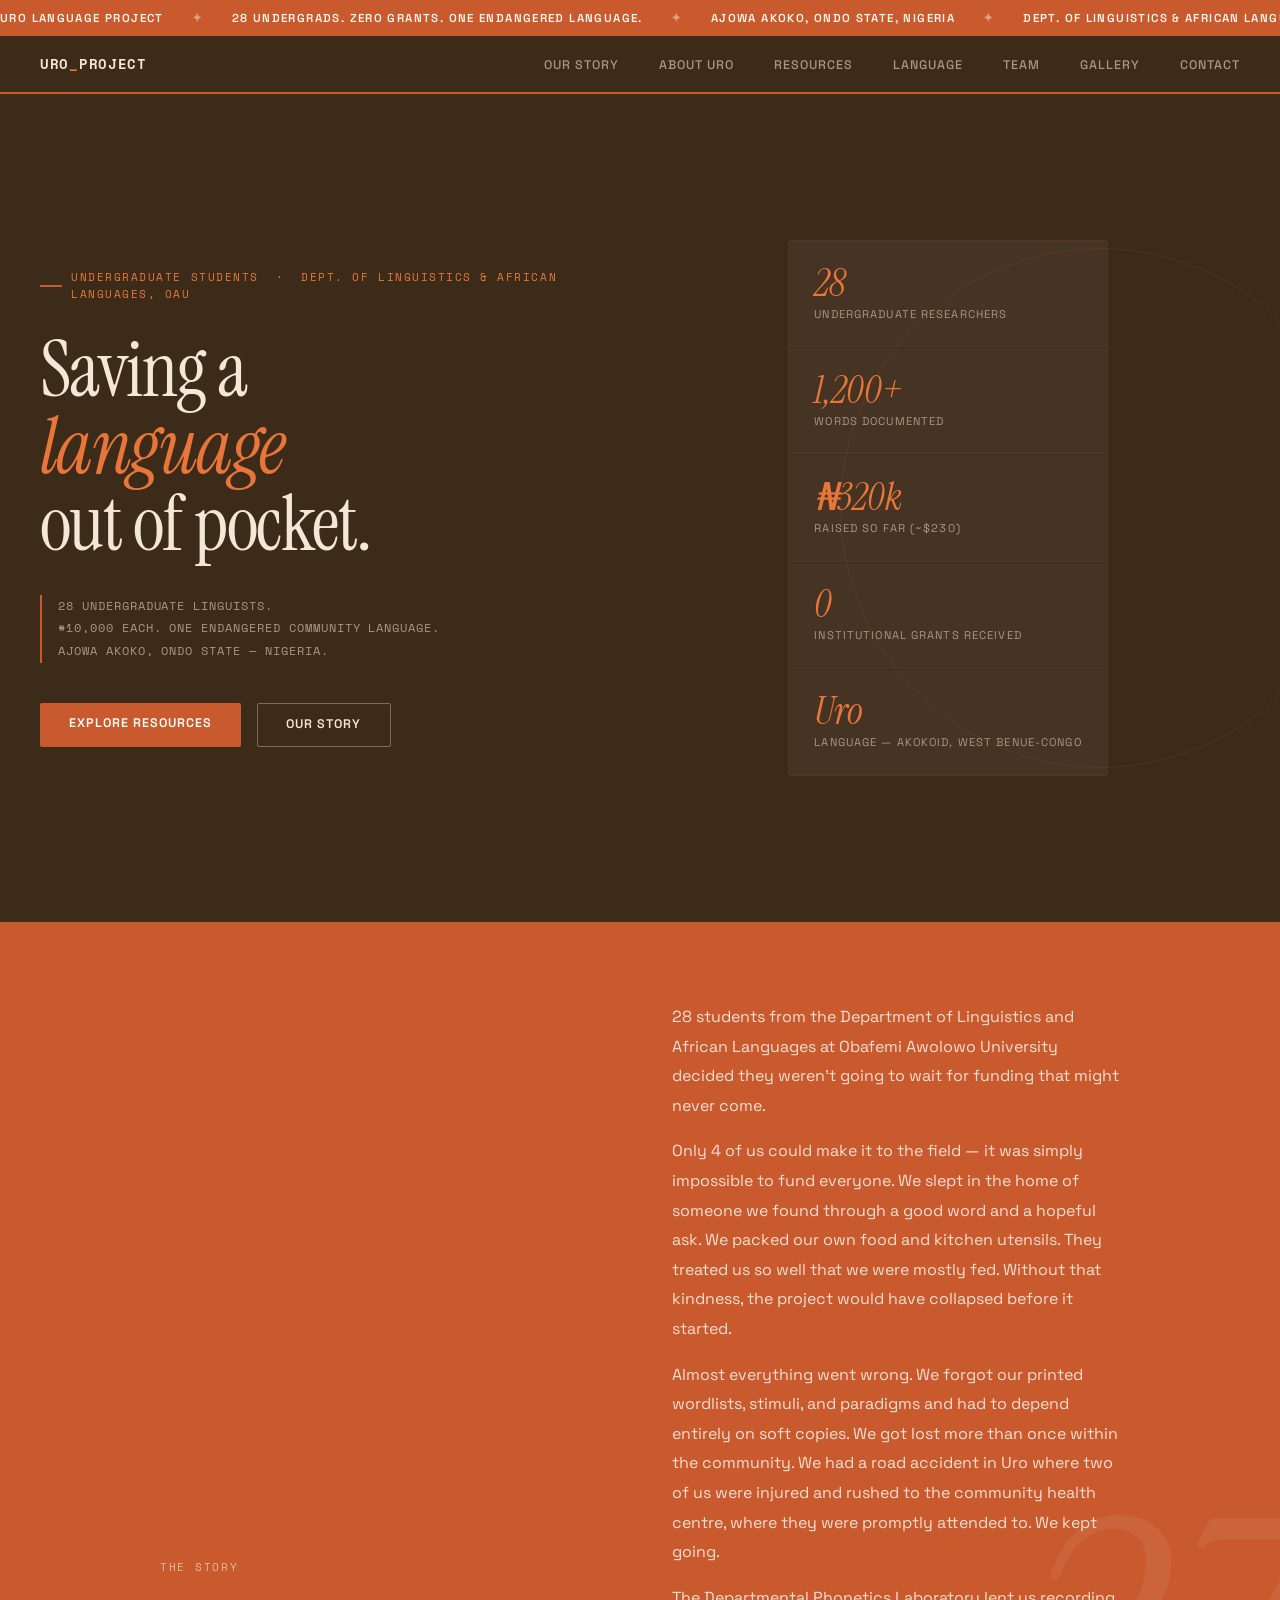
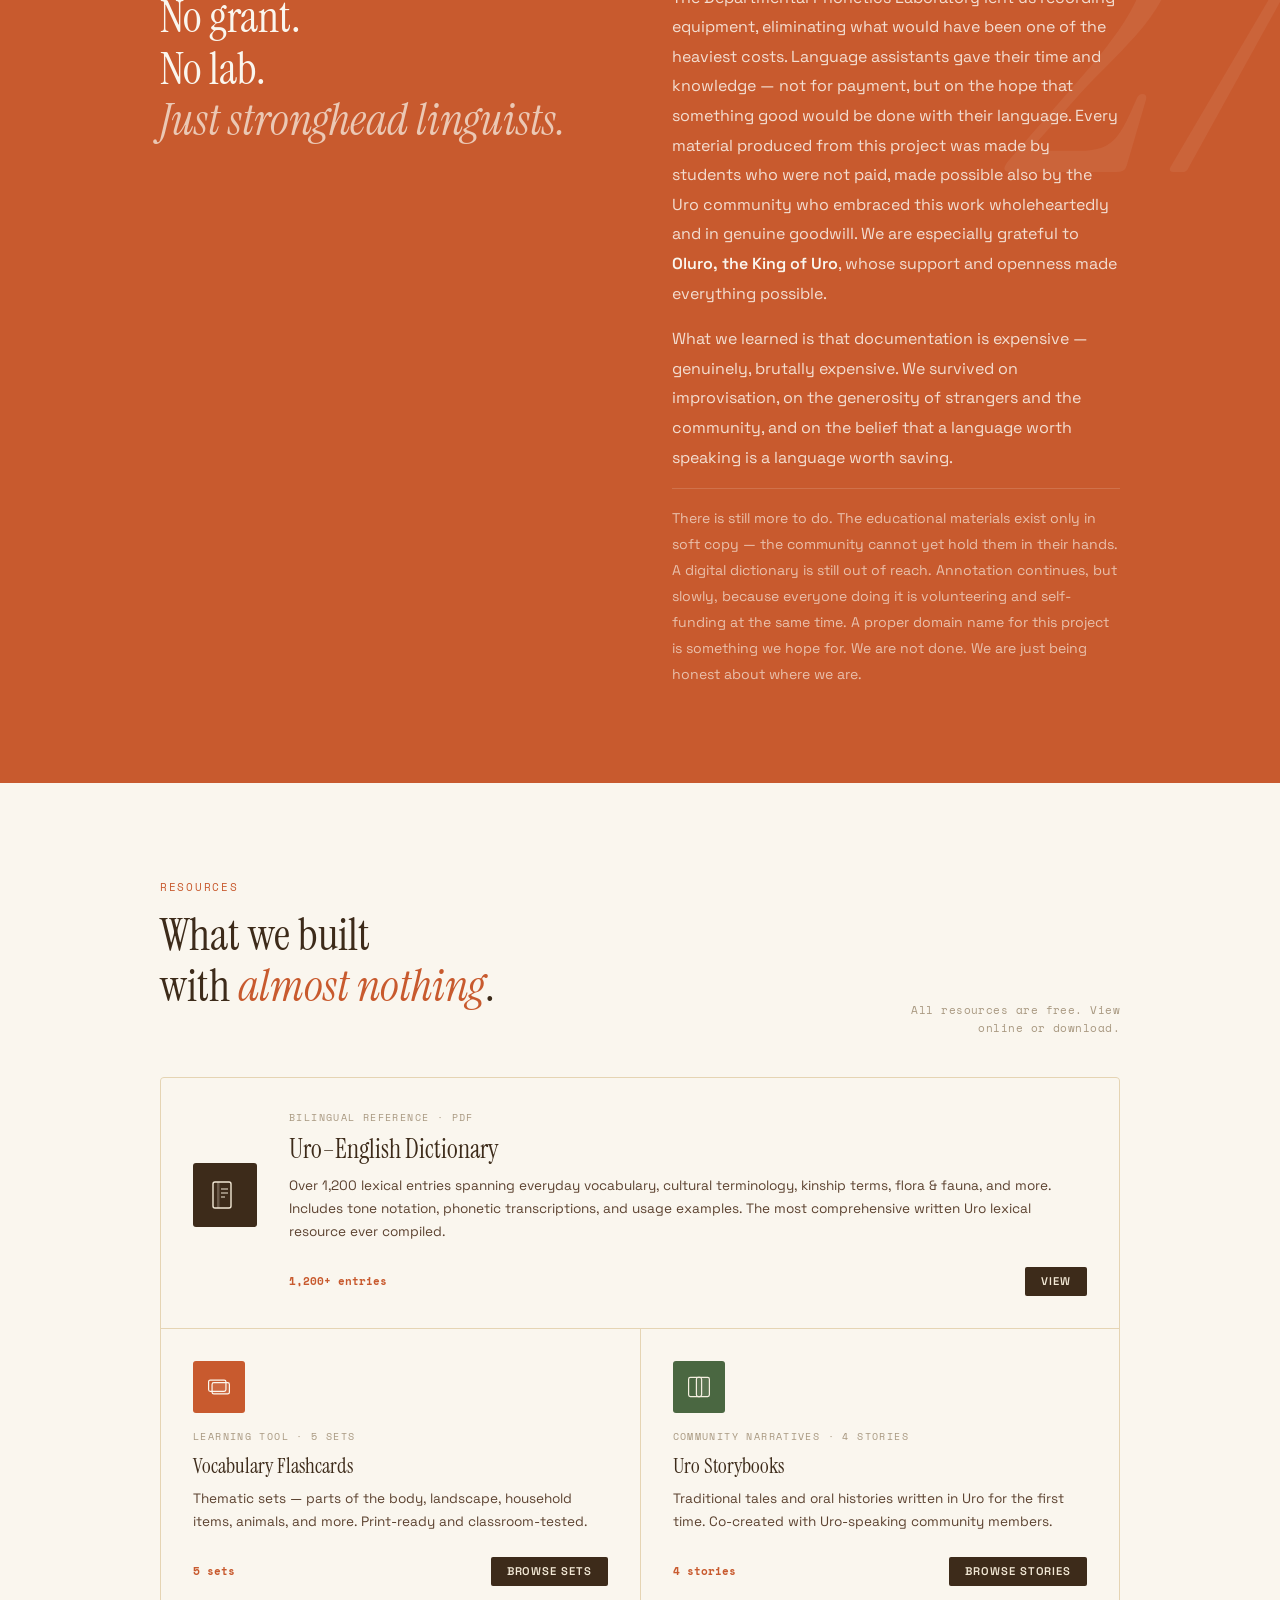
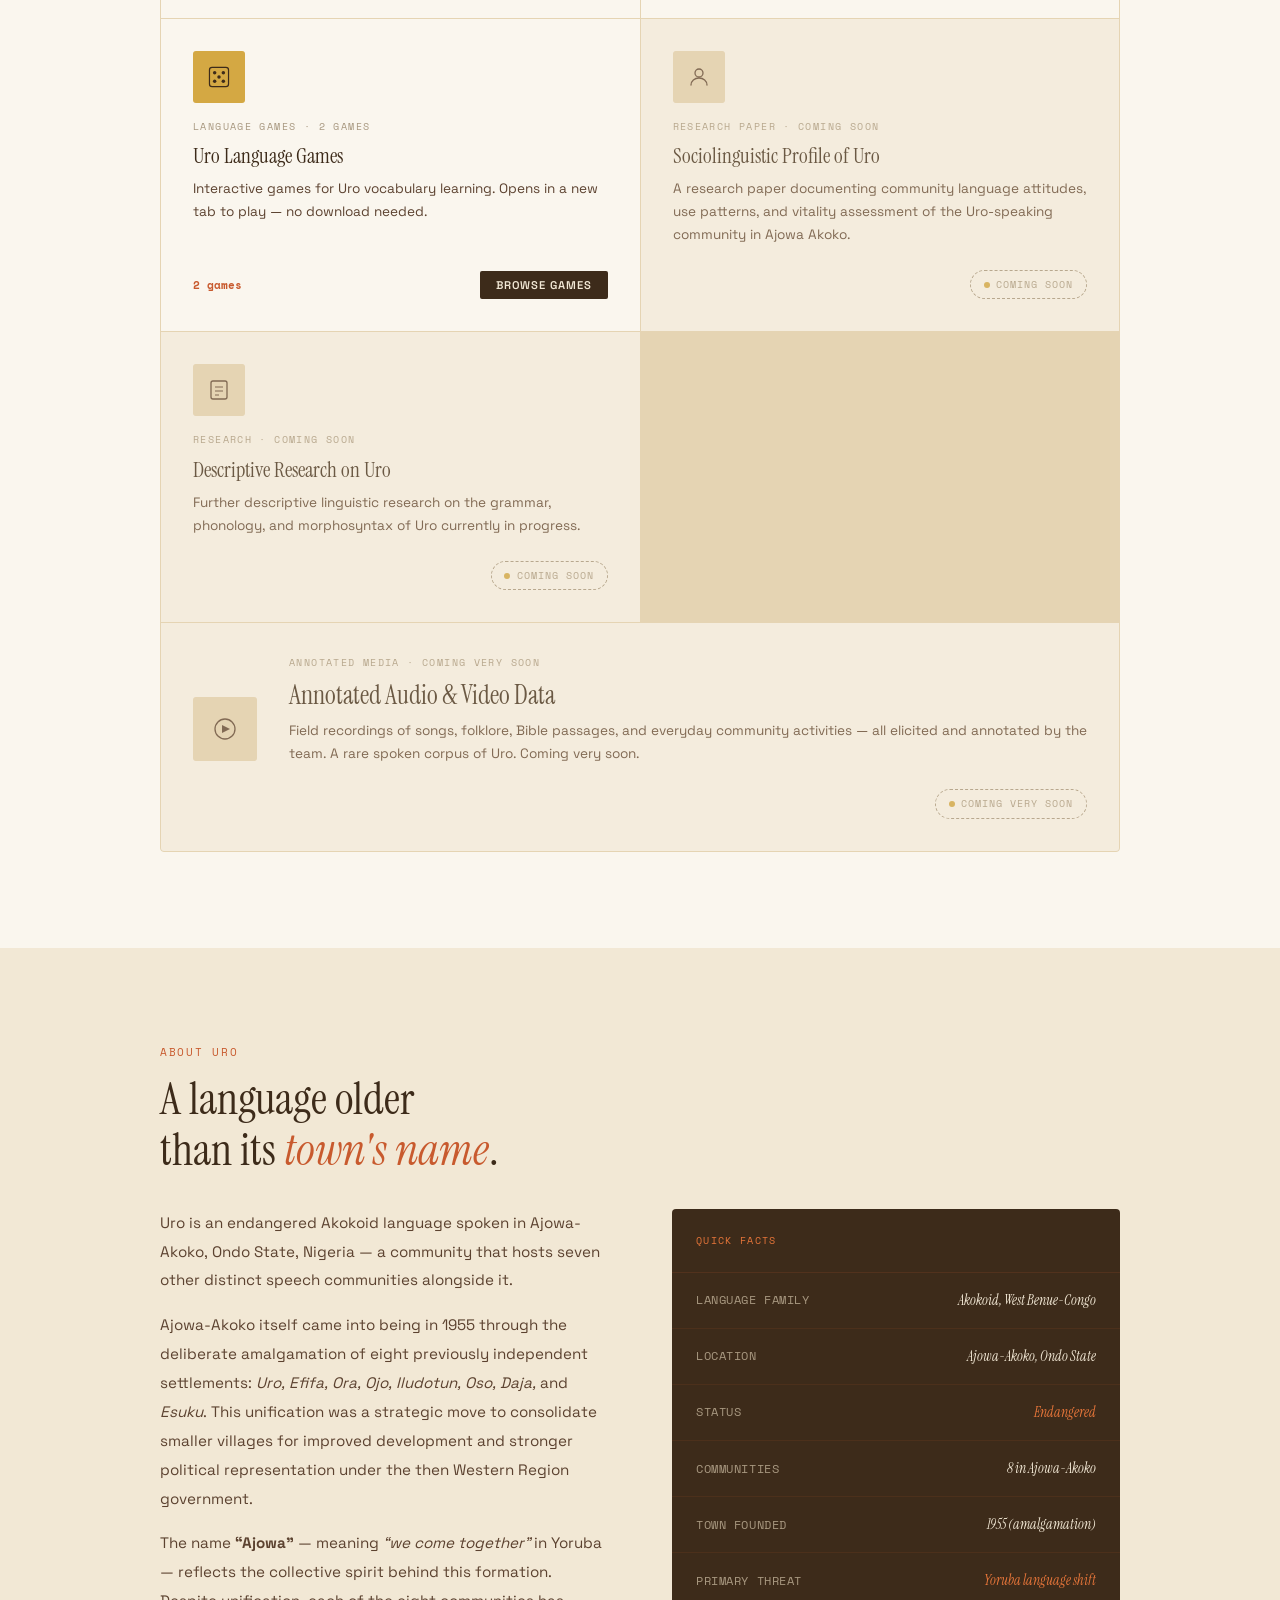
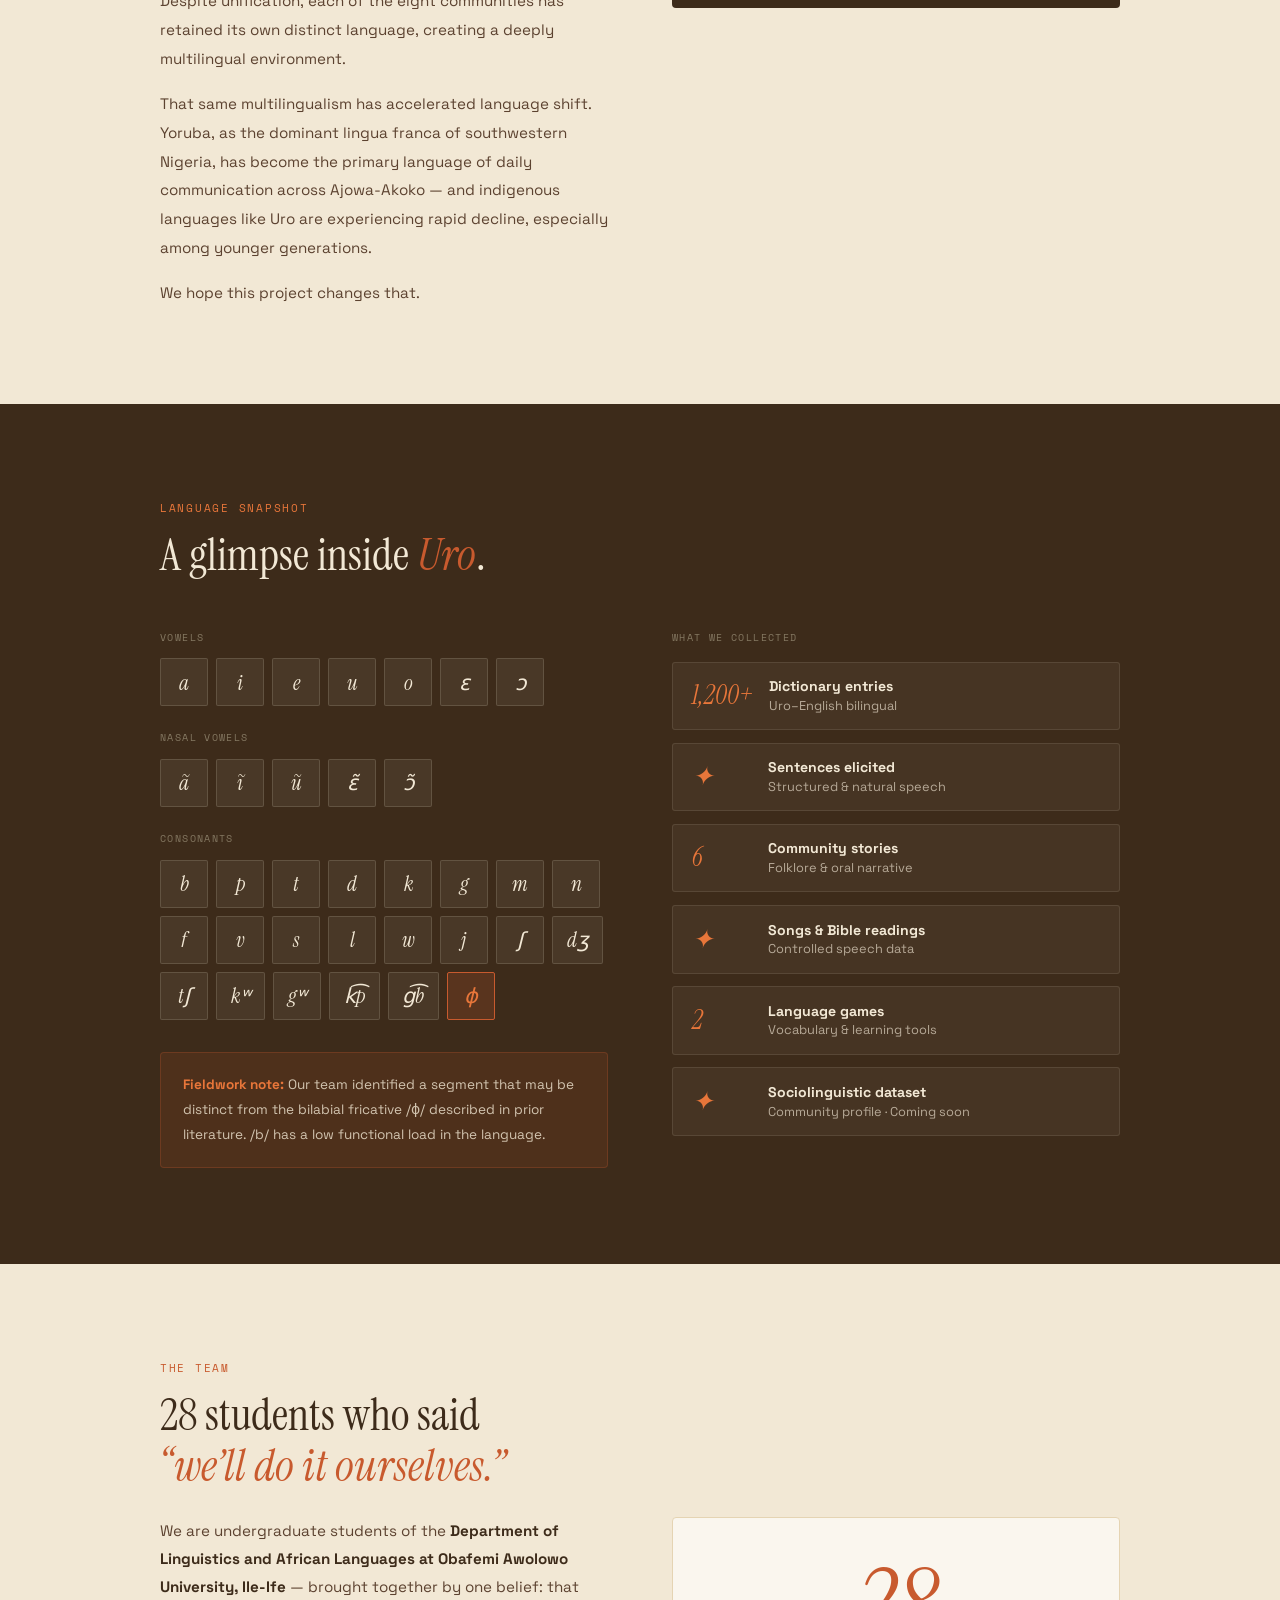
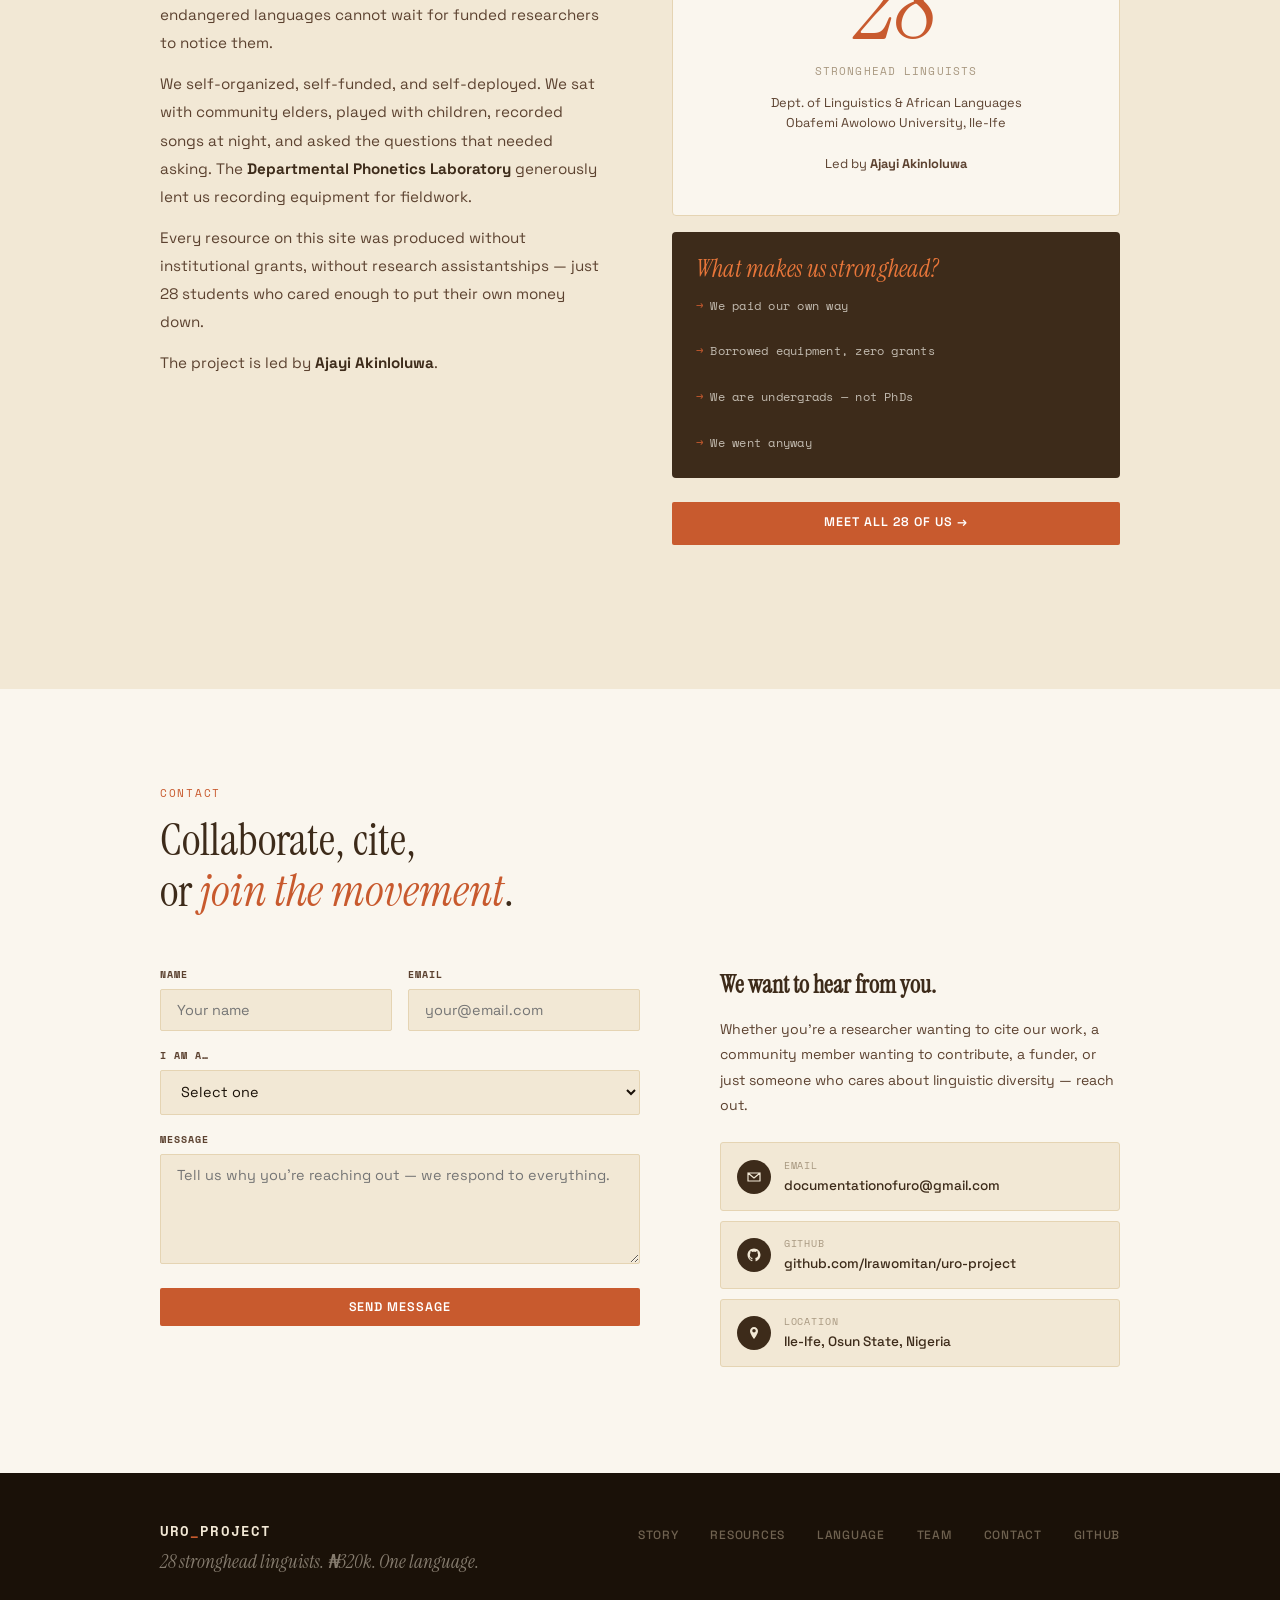
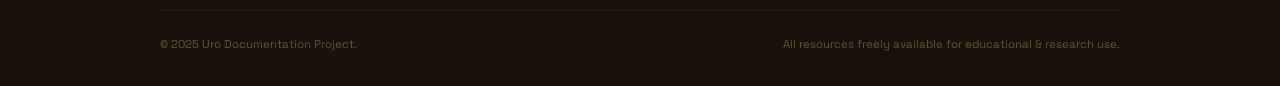
==== commit 23261fc7: "Add files via upload" ====
--- a/index.html
+++ b/index.html
@@ -44,7 +44,7 @@
   <div class="hero-right">
     <div class="hero-stat"><span class="hs-num">28</span><div class="hs-label">Undergraduate researchers</div></div>
     <div class="hero-stat"><span class="hs-num">1,200+</span><div class="hs-label">Words documented</div></div>
-    <div class="hero-stat"><span class="hs-num">&#8358;320k</span><div class="hs-label">Total budget (~$230)</div></div>
+    <div class="hero-stat"><span class="hs-num">&#8358;320k</span><div class="hs-label">Raised so far (~$230)</div></div>
     <div class="hero-stat"><span class="hs-num">0</span><div class="hs-label">Institutional grants received</div></div>
     <div class="hero-stat"><span class="hs-num">Uro</span><div class="hs-label">Language &mdash; Akokoid, West Benue-Congo</div></div>
   </div>
@@ -59,13 +59,11 @@
     <div>
       <div class="story-body">
         <p>28 students from the Department of Linguistics and African Languages at Obafemi Awolowo University decided they weren&rsquo;t going to wait for funding that might never come.</p>
-        <p>They each contributed <strong>&#8358;10,000 from their own pockets</strong> &mdash; student money, not grant money &mdash; and traveled to Ajowa Akoko to document Uro: an endangered Akokoid language with barely any written record. An additional <strong>&#8358;40,000</strong> came through an external contribution, bringing the total to approximately <strong>&#8358;320,000 (~$230)</strong>.</p>
-        <p>The Departmental Phonetics Laboratory at OAU lent recording equipment for fieldwork. With that, the team elicited words, sentences, stories, songs, folklore, Bible readings, and recordings of everyday community life &mdash; and built a bilingual dictionary with over <strong>1,200 entries</strong>, flashcard sets, storybooks, and games.</p>
-        <p>They call themselves <strong>Stronghead Linguists</strong>. We think that says everything.</p>
-      </div>
-      <div class="budget-pill">
-        <div class="budget-dot"></div>
-        &#8358;280k self-funded &nbsp;+&nbsp; &#8358;40k external contribution &nbsp;=&nbsp; &#8358;320k total
+        <p>Only 4 of us could make it to the field &mdash; it was simply impossible to fund everyone. We slept in the home of someone we found through a good word and a hopeful ask. We packed our own food and kitchen utensils. They treated us so well that we were mostly fed. Without that kindness, the project would have collapsed before it started.</p>
+        <p>Almost everything went wrong. We forgot our printed wordlists, stimuli, and paradigms and had to depend entirely on soft copies. We got lost more than once within the community. We had a road accident in Uro where two of us were injured and rushed to the community health centre, where they were promptly attended to. We kept going.</p>
+        <p>The Departmental Phonetics Laboratory lent us recording equipment, eliminating what would have been one of the heaviest costs. Language assistants gave their time and knowledge &mdash; not for payment, but on the hope that something good would be done with their language. Every material produced from this project was made by students who were not paid, made possible also by the Uro community who embraced this work wholeheartedly and in genuine goodwill. We are especially grateful to <strong>Oluro, the King of Uro</strong>, whose support and openness made everything possible.</p>
+        <p>What we learned is that documentation is expensive &mdash; genuinely, brutally expensive. We survived on improvisation, on the generosity of strangers and the community, and on the belief that a language worth speaking is a language worth saving.</p>
+        <p style="margin-top:1rem;padding-top:1rem;border-top:1px solid rgba(250,246,238,0.15);font-size:0.88rem;color:rgba(250,246,238,0.65);">There is still more to do. The educational materials exist only in soft copy &mdash; the community cannot yet hold them in their hands. A digital dictionary is still out of reach. Annotation continues, but slowly, because everyone doing it is volunteering and self-funding at the same time. A proper domain name for this project is something we hope for. We are not done. We are just being honest about where we are.</p>
       </div>
     </div>
   </div>
@@ -93,7 +91,7 @@
           <div class="rc-body">Over 1,200 lexical entries spanning everyday vocabulary, cultural terminology, kinship terms, flora &amp; fauna, and more. Includes tone notation, phonetic transcriptions, and usage examples. The most comprehensive written Uro lexical resource ever compiled.</div>
           <div class="rc-footer">
             <div class="rc-count">1,200+ entries</div>
-            <button class="rc-view view-pdf-btn" data-src="/uploads/resources/uro-english-dictionary.pdf" data-title="Uro–English Dictionary">View</button>
+            <button class="rc-view view-pdf-btn" data-src="uploads/resources/uro-english-dictionary.pdf" data-title="Uro–English Dictionary">View</button>
           </div>
         </div>
       </div>
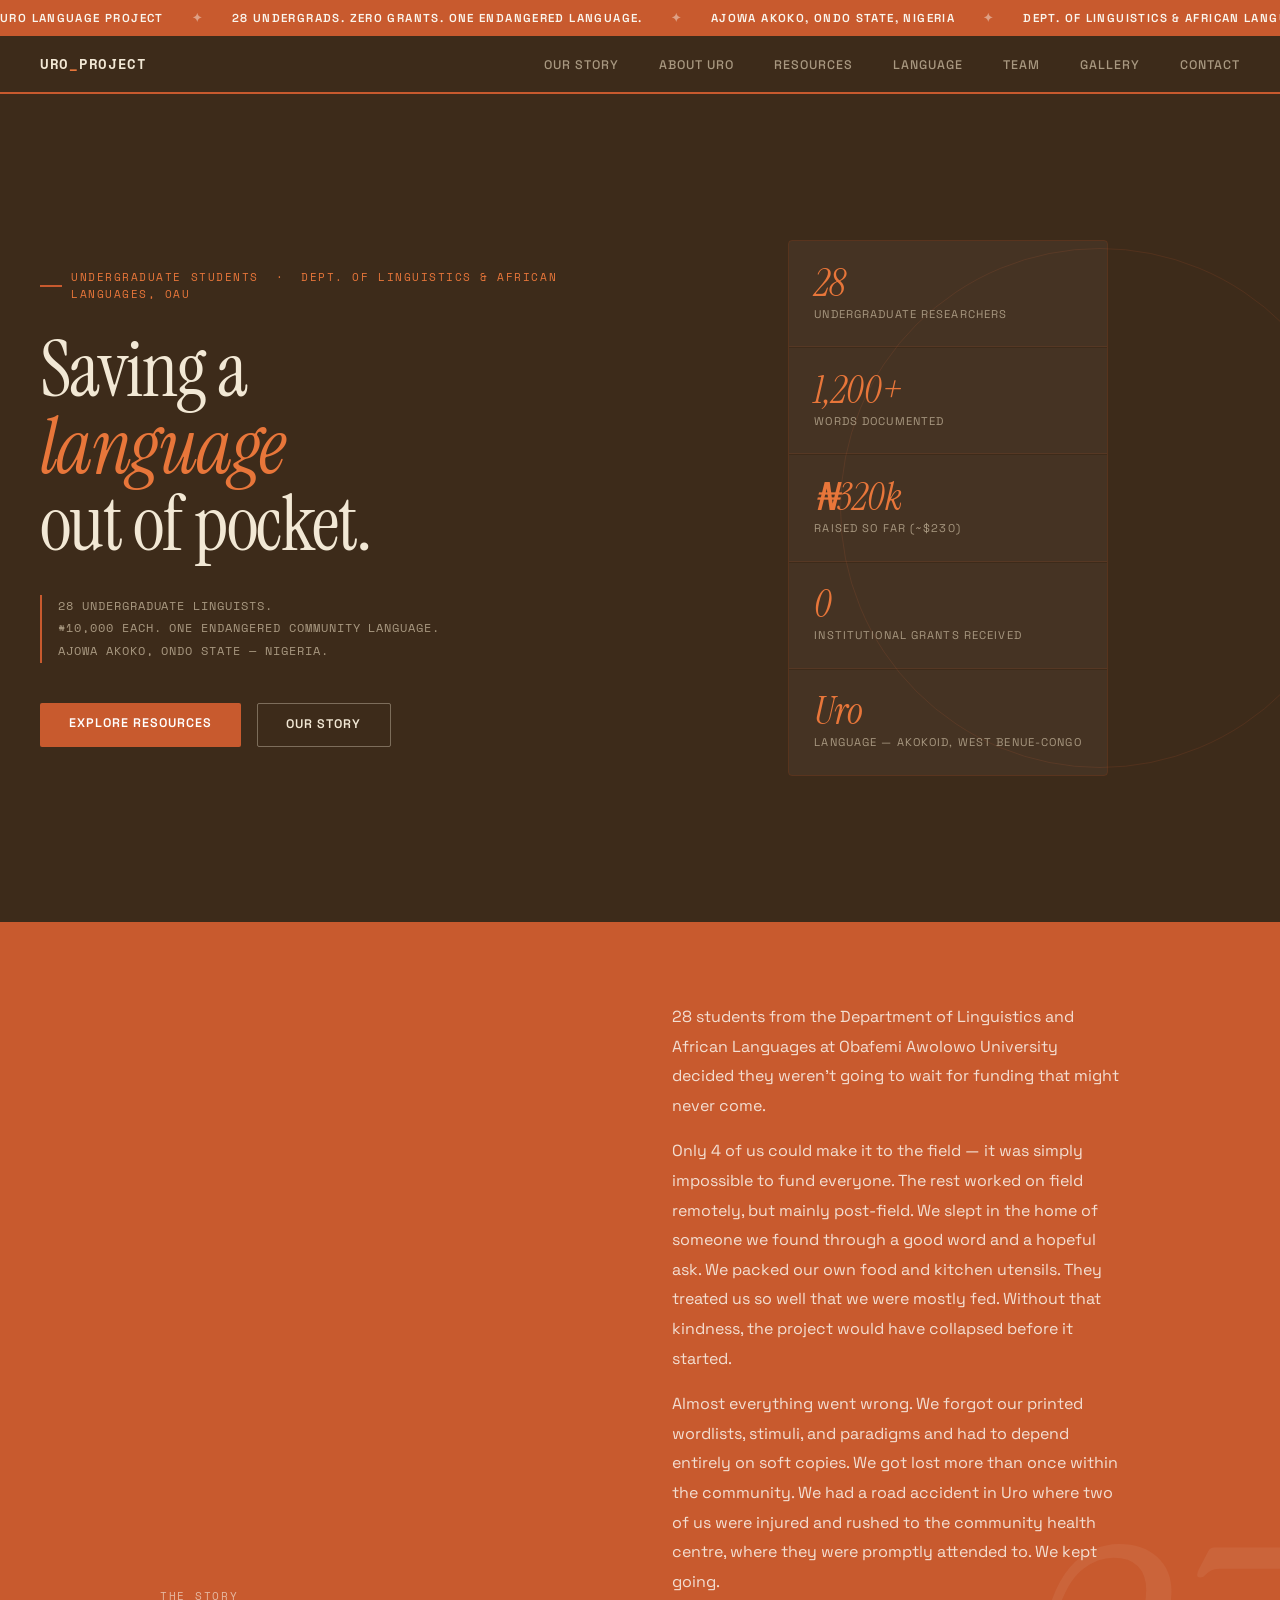
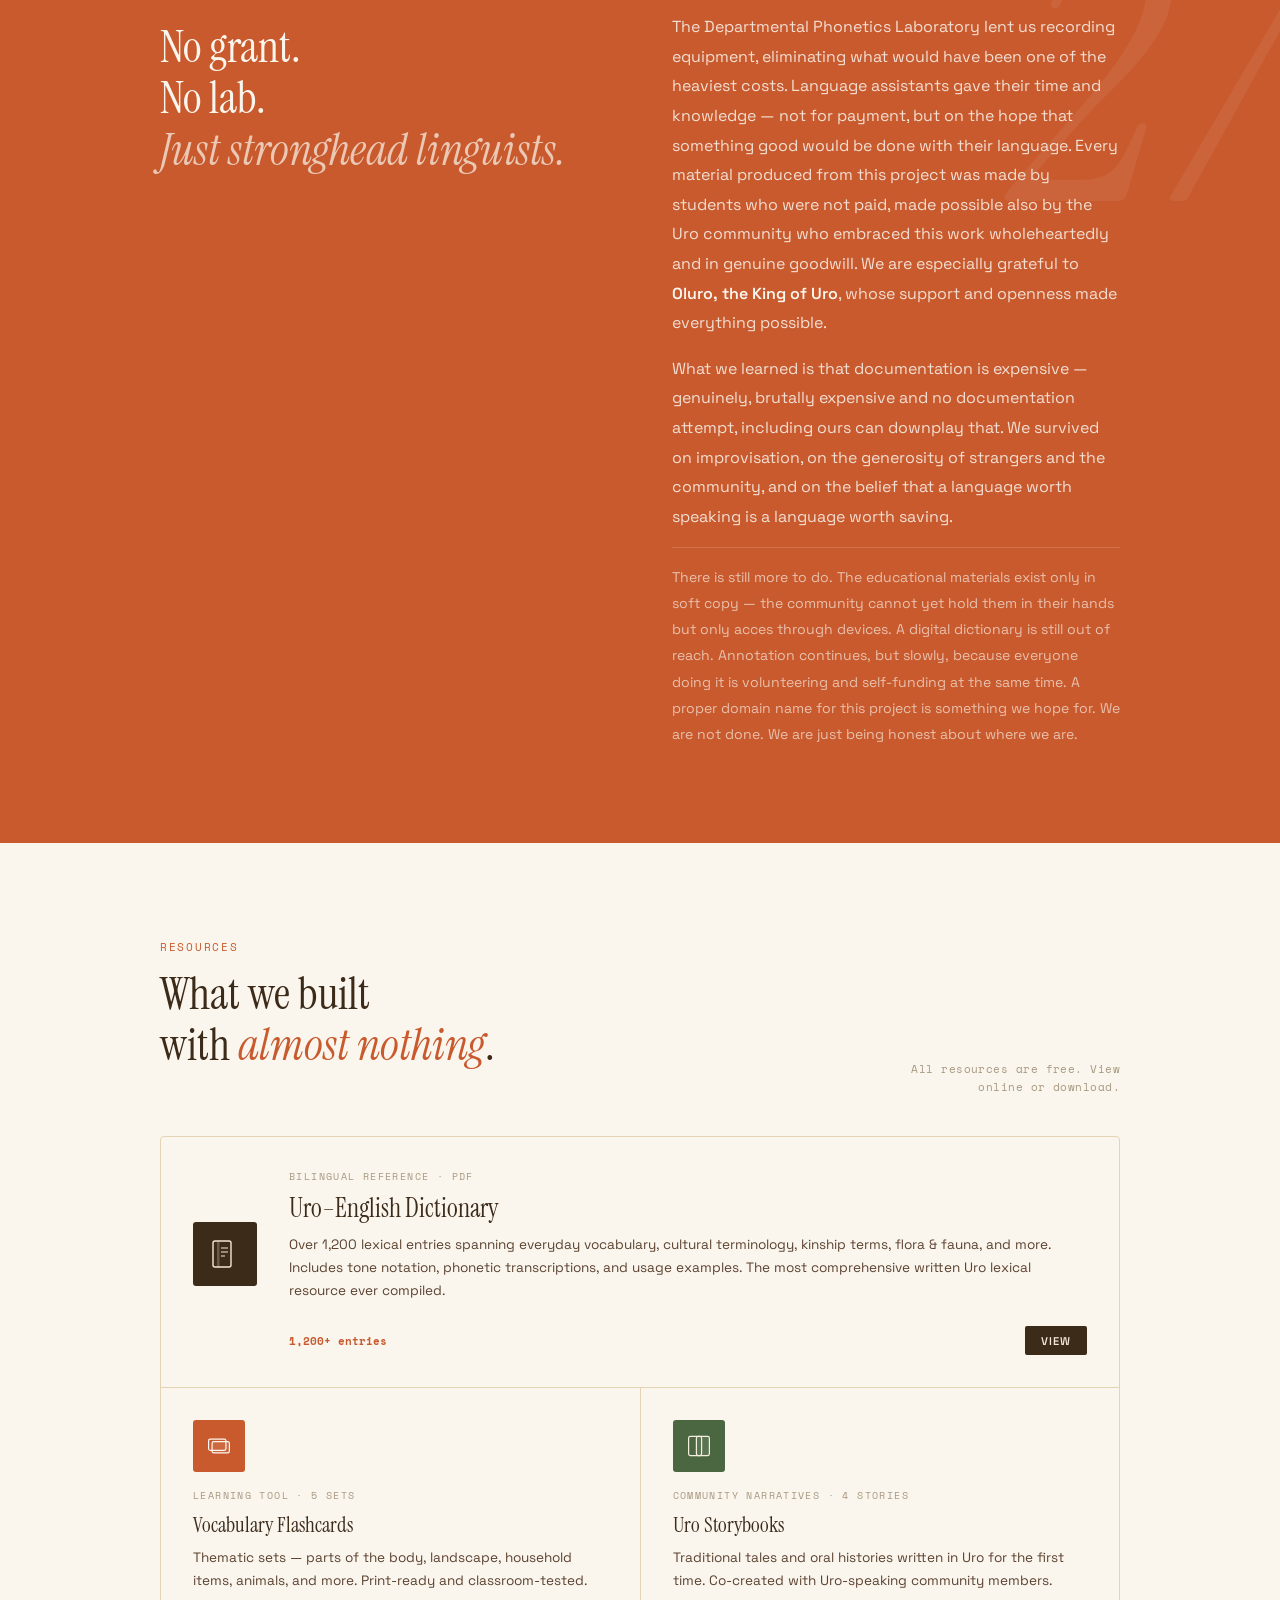
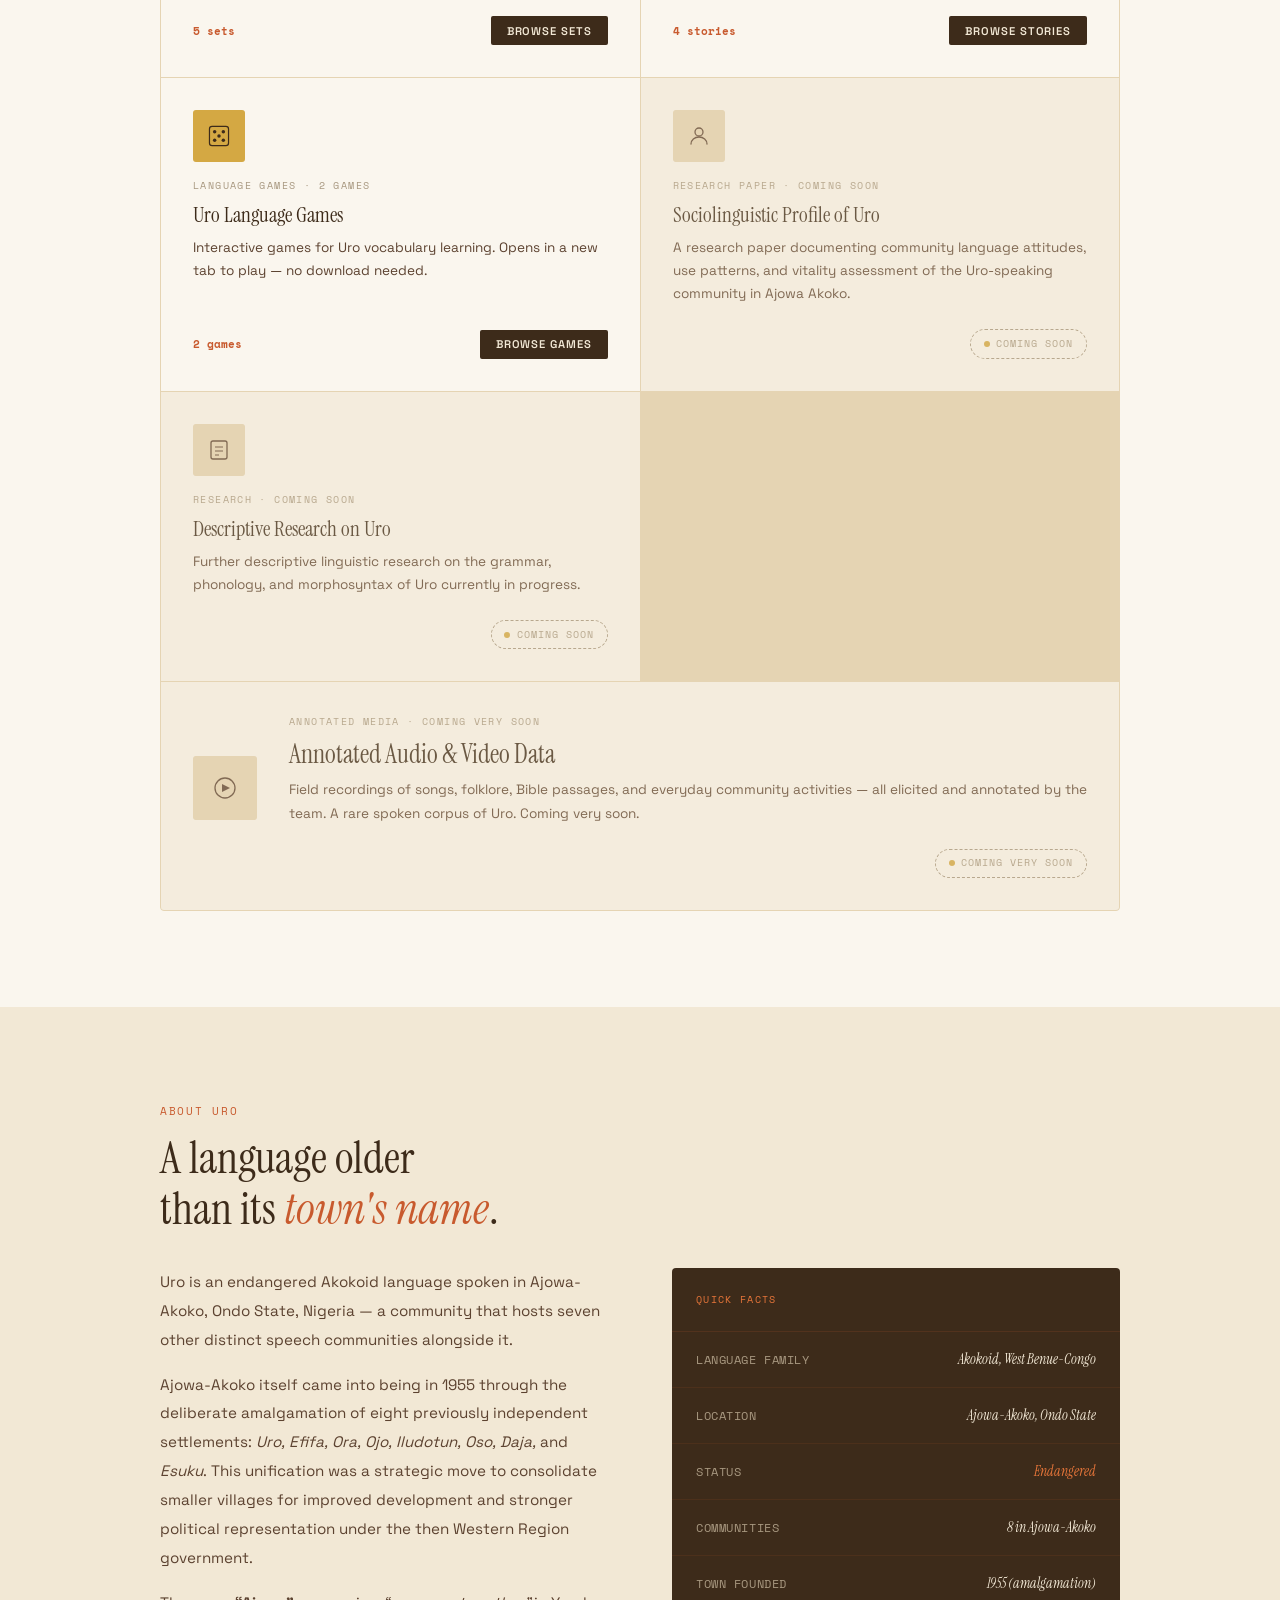
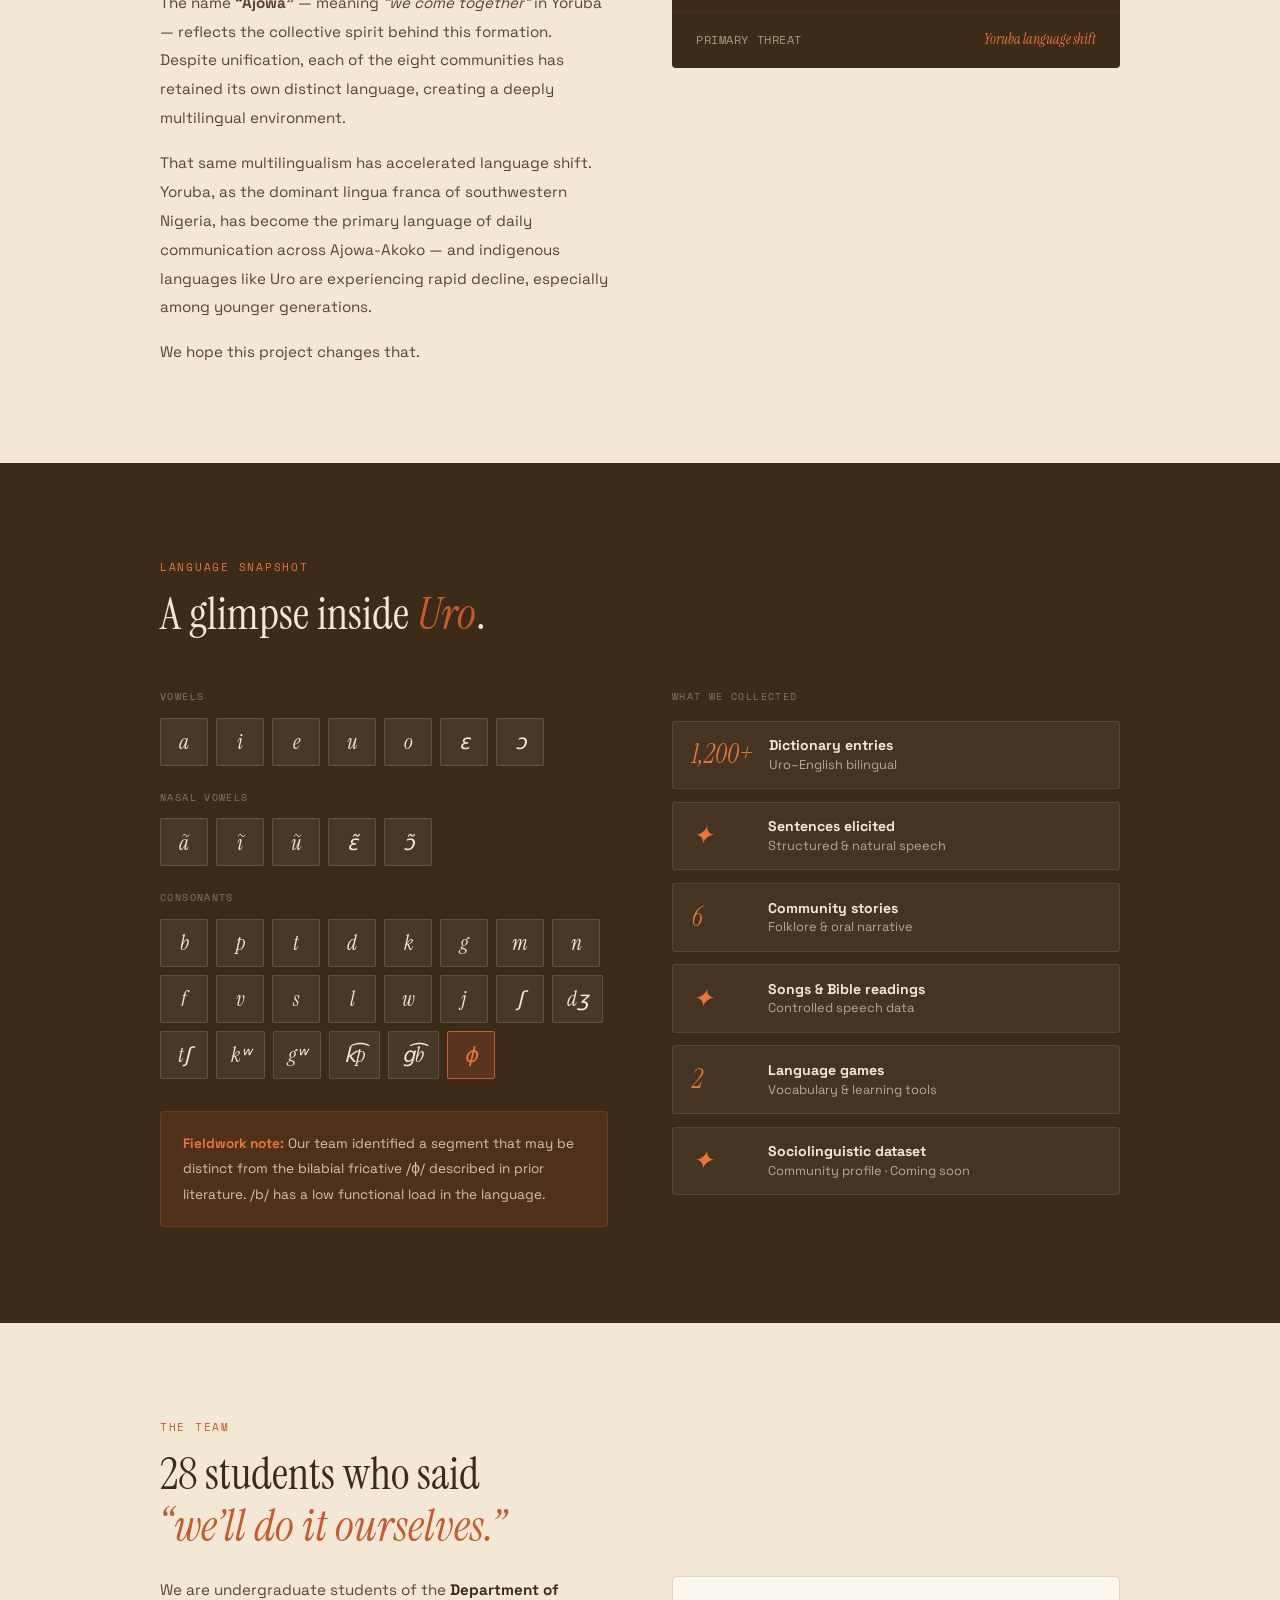
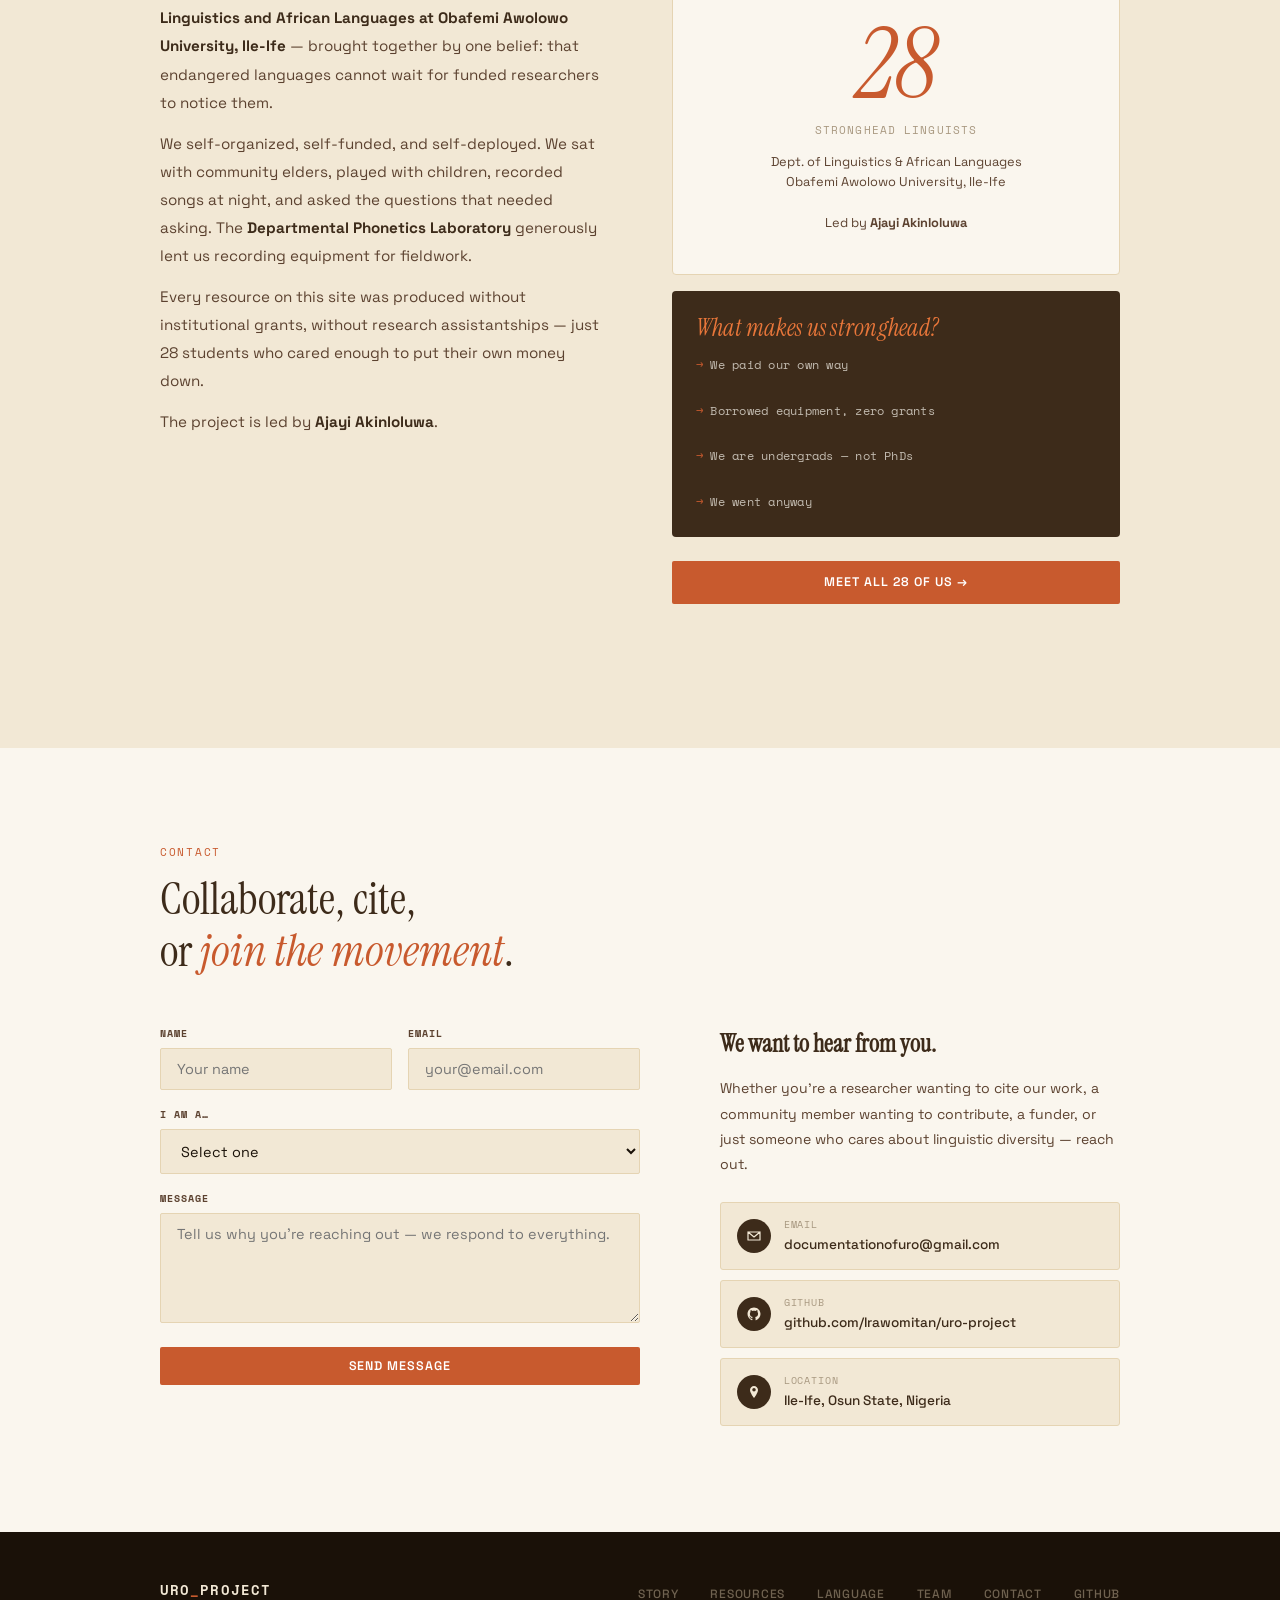
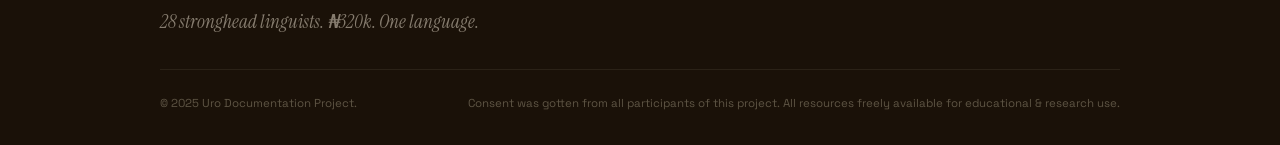
==== commit 4deae0c6: "Update index.html" ====
--- a/index.html
+++ b/index.html
@@ -59,11 +59,11 @@
     <div>
       <div class="story-body">
         <p>28 students from the Department of Linguistics and African Languages at Obafemi Awolowo University decided they weren&rsquo;t going to wait for funding that might never come.</p>
-        <p>Only 4 of us could make it to the field &mdash; it was simply impossible to fund everyone. We slept in the home of someone we found through a good word and a hopeful ask. We packed our own food and kitchen utensils. They treated us so well that we were mostly fed. Without that kindness, the project would have collapsed before it started.</p>
+        <p>Only 4 of us could make it to the field &mdash; it was simply impossible to fund everyone. The rest worked on field remotely, but mainly post-field. We slept in the home of someone we found through a good word and a hopeful ask. We packed our own food and kitchen utensils. They treated us so well that we were mostly fed. Without that kindness, the project would have collapsed before it started.</p>
         <p>Almost everything went wrong. We forgot our printed wordlists, stimuli, and paradigms and had to depend entirely on soft copies. We got lost more than once within the community. We had a road accident in Uro where two of us were injured and rushed to the community health centre, where they were promptly attended to. We kept going.</p>
         <p>The Departmental Phonetics Laboratory lent us recording equipment, eliminating what would have been one of the heaviest costs. Language assistants gave their time and knowledge &mdash; not for payment, but on the hope that something good would be done with their language. Every material produced from this project was made by students who were not paid, made possible also by the Uro community who embraced this work wholeheartedly and in genuine goodwill. We are especially grateful to <strong>Oluro, the King of Uro</strong>, whose support and openness made everything possible.</p>
-        <p>What we learned is that documentation is expensive &mdash; genuinely, brutally expensive. We survived on improvisation, on the generosity of strangers and the community, and on the belief that a language worth speaking is a language worth saving.</p>
-        <p style="margin-top:1rem;padding-top:1rem;border-top:1px solid rgba(250,246,238,0.15);font-size:0.88rem;color:rgba(250,246,238,0.65);">There is still more to do. The educational materials exist only in soft copy &mdash; the community cannot yet hold them in their hands. A digital dictionary is still out of reach. Annotation continues, but slowly, because everyone doing it is volunteering and self-funding at the same time. A proper domain name for this project is something we hope for. We are not done. We are just being honest about where we are.</p>
+        <p>What we learned is that documentation is expensive &mdash; genuinely, brutally expensive and no documentation attempt, including ours can downplay that. We survived on improvisation, on the generosity of strangers and the community, and on the belief that a language worth speaking is a language worth saving.</p>
+        <p style="margin-top:1rem;padding-top:1rem;border-top:1px solid rgba(250,246,238,0.15);font-size:0.88rem;color:rgba(250,246,238,0.65);">There is still more to do. The educational materials exist only in soft copy &mdash; the community cannot yet hold them in their hands but only acces through devices. A digital dictionary is still out of reach. Annotation continues, but slowly, because everyone doing it is volunteering and self-funding at the same time. A proper domain name for this project is something we hope for. We are not done. We are just being honest about where we are.</p>
       </div>
     </div>
   </div>
@@ -302,7 +302,7 @@
     <h2 class="section-title reveal">Collaborate, cite,<br>or <em>join the movement</em>.</h2>
     <div class="contact-grid">
       <div class="reveal">
-        <form id="contact-form" action="https://formspree.io/f/documentationofuro" method="POST">
+        <form id="contact-form" action="https://formspree.io/f/xeenpzdb" method="POST">
           <input type="hidden" name="_replyto" value="documentationofuro@gmail.com" />
           <div class="form-row">
             <div class="form-group"><label for="name">Name</label><input type="text" id="name" name="name" placeholder="Your name" required /></div>
@@ -349,7 +349,7 @@
     <hr class="footer-divider" />
     <div class="footer-bottom">
       <span>&copy; 2025 Uro Documentation Project.</span>
-      <span>All resources freely available for educational &amp; research use.</span>
+      <span>Consent was gotten from all participants of this project. All resources freely available for educational &amp; research use.</span>
     </div>
   </div>
 </footer>
